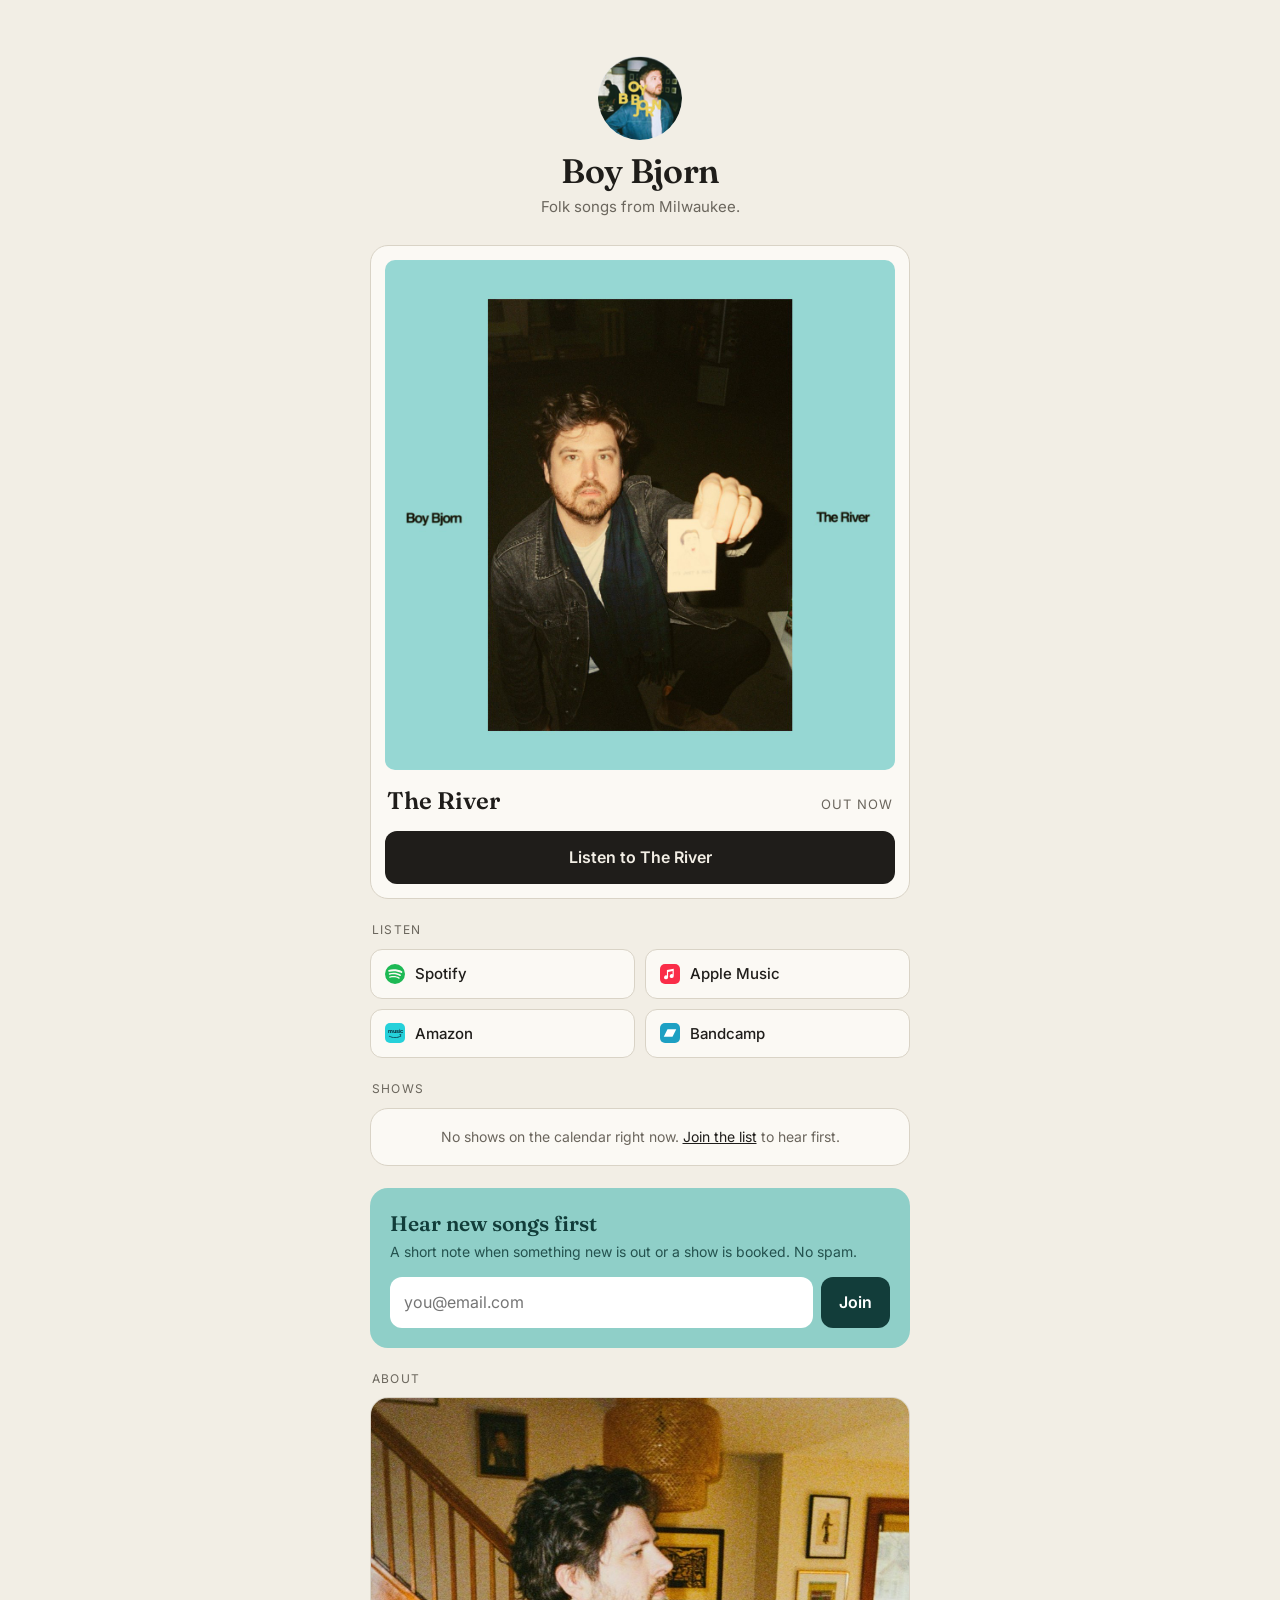
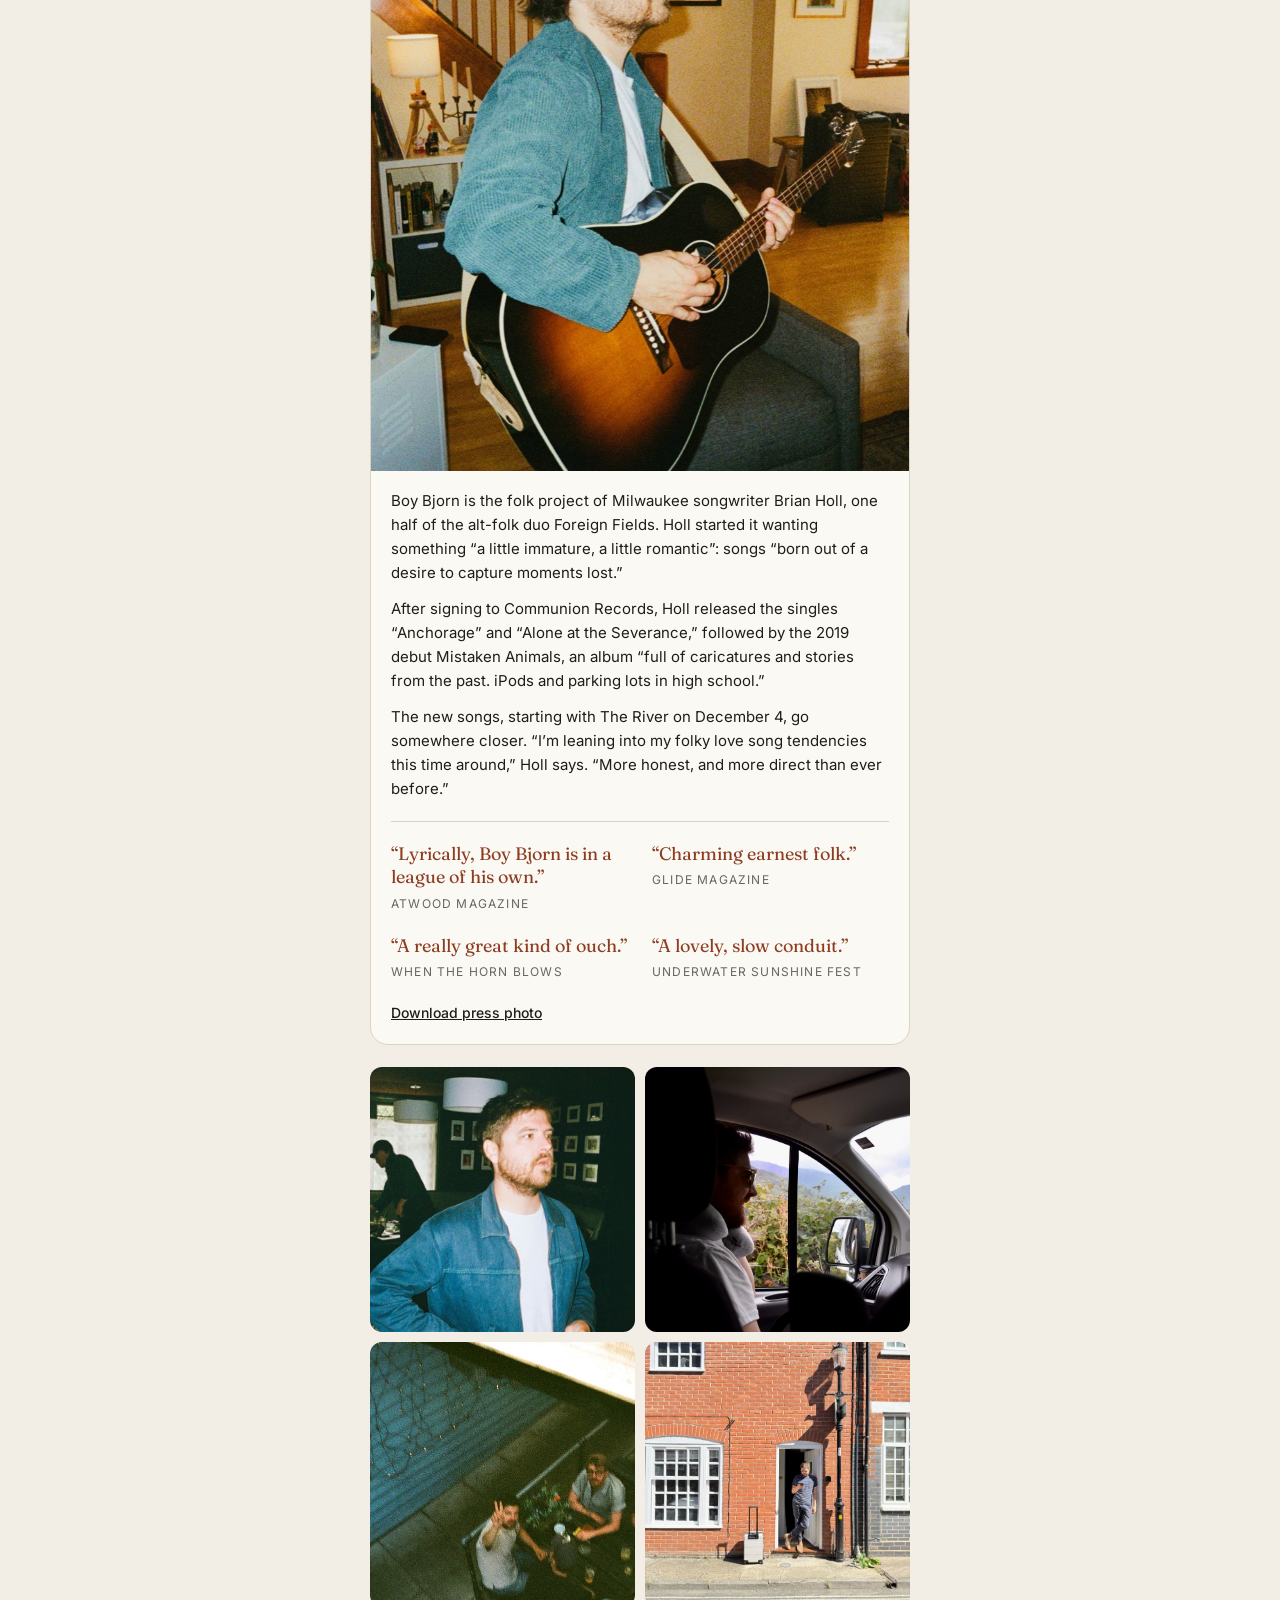
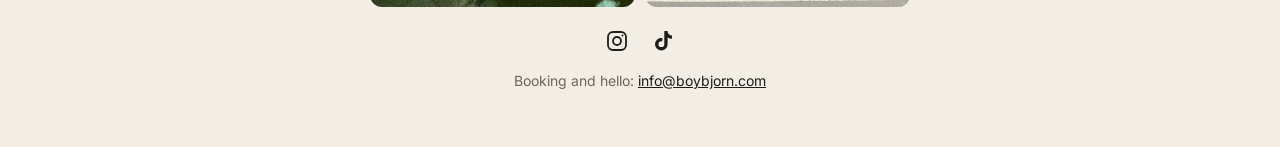
==== index.html @ dd89d4df "Add BB monogram favicon and apple touch icon Co-Authored-By: Claude Opus 5.5 <noreply@anthropic.com>" ====
<!doctype html>
<html lang="en">
<head>
<meta charset="utf-8">
<meta name="viewport" content="width=device-width, initial-scale=1">
<title>Boy Bjorn</title>
<meta name="description" content="Folk songs from Milwaukee. New song The River, out December 4.">
<meta property="og:title" content="Boy Bjorn">
<meta property="og:description" content="Folk songs from Milwaukee. The River, out December 4.">
<meta property="og:image" content="https://boybjorn.com/cover.jpg">
<meta property="og:url" content="https://boybjorn.com">
<meta name="twitter:card" content="summary_large_image">
<link rel="icon" href="favicon.svg" type="image/svg+xml">
<link rel="icon" href="favicon-32.png" type="image/png" sizes="32x32">
<link rel="apple-touch-icon" href="apple-touch-icon.png">
<meta name="theme-color" content="#f2eee5">
<link rel="preconnect" href="https://fonts.googleapis.com">
<link rel="preconnect" href="https://fonts.gstatic.com" crossorigin>
<link href="https://fonts.googleapis.com/css2?family=Fraunces:opsz,wght@9..144,400;9..144,600&family=Inter:wght@400;500;600&display=swap" rel="stylesheet">
<style>
  :root{
    --paper:#f2eee5; --ink:#1f1d1a; --soft:#6b665d; --line:#d9d3c6;
    --river:#8fcfc8; --river-ink:#123d3a; --card:#fbf9f4; --quote:#8e3d22;
  }
  *{box-sizing:border-box;margin:0;padding:0}
  html{-webkit-text-size-adjust:100%}
  body{background:var(--paper);color:var(--ink);font-family:Inter,system-ui,-apple-system,sans-serif;line-height:1.45;min-height:100vh;display:flex;justify-content:center}
  main{width:100%;max-width:580px;padding:40px 20px 56px}
  @media (min-width:600px){ main{padding-top:56px} }
  header{text-align:center;margin-bottom:28px}
  .avatar{width:84px;height:84px;border-radius:50%;object-fit:cover;display:block;margin:0 auto 14px;background:var(--line)}
  h1{font-family:Fraunces,Georgia,serif;font-weight:600;font-size:34px;letter-spacing:-.01em;line-height:1.05}
  .tag{color:var(--soft);font-size:15px;margin-top:6px}

  .feature{background:var(--card);border:1px solid var(--line);border-radius:18px;padding:14px;margin-bottom:22px}
  .cover{width:100%;aspect-ratio:1/1;border-radius:10px;object-fit:cover;display:block;background:var(--river)}
  .cover-fallback{width:100%;aspect-ratio:1/1;border-radius:10px;background:var(--river);display:none;align-items:center;justify-content:center;font-family:Fraunces,Georgia,serif;font-size:40px;color:var(--river-ink)}
  .meta{display:flex;justify-content:space-between;align-items:baseline;margin:14px 2px 12px}
  .meta h2{font-family:Fraunces,Georgia,serif;font-weight:600;font-size:24px}
  .meta span{font-size:13px;color:var(--soft);text-transform:uppercase;letter-spacing:.08em}
  .btn{display:flex;align-items:center;justify-content:center;gap:10px;width:100%;padding:15px 18px;border-radius:12px;text-decoration:none;font-weight:600;font-size:16px;transition:transform .08s ease, opacity .15s}
  .btn:active{transform:scale(.985)}
  .primary{background:var(--ink);color:var(--paper)}
  .primary:hover{opacity:.9}

  .label{font-size:12px;text-transform:uppercase;letter-spacing:.1em;color:var(--soft);margin:0 2px 10px}
  .grid{display:grid;grid-template-columns:1fr 1fr;gap:10px;margin-bottom:22px}
  .chip{display:flex;align-items:center;gap:10px;padding:13px 14px;border:1px solid var(--line);background:var(--card);border-radius:12px;color:var(--ink);text-decoration:none;font-weight:500;font-size:15px}
  .chip:hover{border-color:var(--ink)}
  .chip svg{width:20px;height:20px;flex:none}

  .list{background:var(--river);color:var(--river-ink);border-radius:18px;padding:20px;margin-bottom:22px}
  .list h3{font-family:Fraunces,Georgia,serif;font-weight:600;font-size:21px;margin-bottom:4px}
  .list p{font-size:14px;margin-bottom:14px;opacity:.85}
  .list .btn{background:var(--river-ink);color:#fff}

  .section{margin-bottom:22px}

  .video{position:relative;display:block;width:100%;aspect-ratio:16/9;border:0;padding:0;border-radius:14px;overflow:hidden;background:var(--ink);cursor:pointer}
  .video img{width:100%;height:100%;object-fit:cover;display:block;opacity:.88}
  .video .play{position:absolute;inset:0;margin:auto;width:66px;height:46px;border-radius:14px;background:rgba(31,29,26,.82);display:flex;align-items:center;justify-content:center}
  .video:hover .play{background:var(--ink)}
  .video iframe{width:100%;height:100%;border:0;display:block}

  .shows{background:var(--card);border:1px solid var(--line);border-radius:18px;overflow:hidden}
  .show{display:flex;align-items:center;gap:14px;padding:14px 16px;border-top:1px solid var(--line)}
  .show:first-child{border-top:0}
  .date{flex:none;width:44px;text-align:center;line-height:1}
  .date .m{display:block;font-size:11px;font-weight:600;text-transform:uppercase;letter-spacing:.1em;color:var(--soft);margin-bottom:5px}
  .date .d{display:block;font-family:Fraunces,Georgia,serif;font-weight:600;font-size:25px}
  .where{flex:1;min-width:0}
  .where b{display:block;font-weight:600;font-size:15px;line-height:1.3;overflow-wrap:anywhere}
  .where span{display:block;font-size:13px;color:var(--soft);margin-top:2px}
  .tix{flex:none;font-size:13px;font-weight:600;padding:8px 13px;border-radius:999px;border:1px solid var(--ink);color:var(--ink);text-decoration:none}
  .tix:hover{background:var(--ink);color:var(--paper)}
  .tix.off{border-color:var(--line);color:var(--soft)}
  .empty{padding:18px 16px;font-size:14px;color:var(--soft);text-align:center}
  .empty a{color:var(--ink)}

  .merch{display:grid;grid-template-columns:1fr 1fr;gap:10px}
  .item{display:block;background:var(--card);border:1px solid var(--line);border-radius:12px;padding:8px 8px 10px;text-decoration:none;color:var(--ink)}
  .item:hover{border-color:var(--ink)}
  .item img{width:100%;aspect-ratio:1/1;object-fit:cover;border-radius:8px;display:block;background:var(--line)}
  .item b{display:block;font-weight:500;font-size:14px;margin:9px 2px 0}
  .item span{display:block;font-size:13px;color:var(--soft);margin:1px 2px 0}
  .more{display:block;text-align:center;font-size:14px;font-weight:500;color:var(--ink);margin-top:12px}

  .signup{display:flex;gap:8px}
  .signup input[type=email]{flex:1;min-width:0;padding:14px;border:0;border-radius:12px;background:#fff;color:var(--ink);font:inherit;font-size:16px}
  .signup input[type=email]:focus{outline:2px solid var(--river-ink);outline-offset:1px}
  .list .signup .btn{width:auto;flex:none;border:0;cursor:pointer;font-family:inherit}
  .list .signup .btn:disabled{opacity:.6;cursor:default}
  .hp,.sr{position:absolute!important;width:1px;height:1px;overflow:hidden;clip:rect(0 0 0 0);white-space:nowrap}
  .list .form-msg{font-size:15px;font-weight:600;margin:10px 0 0;opacity:1}
  .list form.hidden + .form-msg{margin-top:0}

  .about{background:var(--card);border:1px solid var(--line);border-radius:18px;padding:20px}
  .about p{font-size:15px;line-height:1.6}
  #bio p + p{margin-top:12px}
  .about-photo{display:block;width:calc(100% + 40px);margin:-20px -20px 18px;aspect-ratio:4/5;object-fit:cover;object-position:center 30%;border-radius:17px 17px 0 0;background:var(--line)}
  .photos{display:grid;grid-template-columns:1fr 1fr;gap:10px}
  .photo{display:block;border-radius:12px;overflow:hidden;background:var(--line)}
  .photo img{display:block;width:100%;aspect-ratio:1/1;object-fit:cover;transition:transform .3s ease}
  .photo:hover img{transform:scale(1.03)}
  .quotes{display:grid;grid-template-columns:1fr 1fr;align-items:start;gap:22px 24px;margin-top:20px;padding-top:20px;border-top:1px solid var(--line)}
  .quotes:empty{display:none}
  .about .quotes + a{margin-top:22px}
  blockquote p{font-family:Fraunces,Georgia,serif;font-size:18px!important;line-height:1.3!important;color:var(--quote)}
  @media (max-width:420px){ .quotes{gap:16px 14px} blockquote p{font-size:16px!important} }
  blockquote cite{display:block;font-style:normal;font-size:12px;text-transform:uppercase;letter-spacing:.1em;color:var(--soft);margin-top:6px}
  .about a{display:inline-block;margin-top:12px;font-size:14px;font-weight:500;color:var(--ink)}

  footer{text-align:center}
  .social{display:flex;justify-content:center;gap:22px;margin:6px 0 18px}
  .social a{color:var(--ink);display:inline-flex}
  .social svg{width:24px;height:24px}
  .mail{font-size:14px;color:var(--soft)}
  .mail a{color:var(--ink)}
  .hidden{display:none!important}
</style>

<!-- Meta pixel: paste the Pixel ID from Events Manager into PIXEL_ID below. Leave empty to turn tracking off. -->
<script>
  window.BB = {
    PIXEL_ID: "514979485964352",
    RELEASE: "2026-12-04T00:00:00-06:00",
    LINKS: {
      presave:  "https://distrokid.com/hyperfollow/boybjorn/the-river", // DistroKid HyperFollow link for The River
      river:    "#",                                   // Spotify link to The River (live on Dec 4)
      spotify:  "https://open.spotify.com/artist/2qfpz8vJJMRopufkA7RjOU",
      apple:    "https://music.apple.com/us/artist/boy-bjorn/1254162109",
      amazon:   "https://music.amazon.com/artists/B073SJ7P5S/boy-bjorn",
      bandcamp: "https://boybjorn.bandcamp.com",
      youtube:  "",                                    // add once the channel exists
      instagram:"https://www.instagram.com/boybjorn",
      tiktok:   "https://www.tiktok.com/@boy.bjorn",
      email:    "info@boybjorn.com",
      store:    ""                                     // merch store, e.g. https://boybjorn.bandcamp.com/merch
    },

    // Shows: one line per show, any order. Past dates drop off on their own.
    // { date: "2026-12-12", venue: "Cactus Club", city: "Milwaukee, WI", tickets: "https://...", note: "w/ Friend Band", soldout: false },
    SHOWS: [
    ],

    // Merch cards (link to the item in your store). Leave empty to hide the section.
    // { name: "The River tee", price: "$25", image: "https://f4.bcbits.com/img/....jpg", url: "https://boybjorn.bandcamp.com/merch/..." },
    MERCH: [
    ],

    VIDEO: "",        // YouTube link for a video to feature, e.g. https://www.youtube.com/watch?v=XXXXXXXXXXX
    // About: one string per paragraph. Leave empty [] to hide the section.
    BIO: [
      "Boy Bjorn is the folk project of Milwaukee songwriter Brian Holl, one half of the alt-folk duo Foreign Fields. Holl started it wanting something “a little immature, a little romantic”: songs “born out of a desire to capture moments lost.”",
      "After signing to Communion Records, Holl released the singles “Anchorage” and “Alone at the Severance,” followed by the 2019 debut Mistaken Animals, an album “full of caricatures and stories from the past. iPods and parking lots in high school.”",
      "The new songs, starting with The River on December 4, go somewhere closer. “I’m leaning into my folky love song tendencies this time around,” Holl says. “More honest, and more direct than ever before.”"
    ],
    // Press quotes shown under the bio
    PRESS: [
      { quote: "Lyrically, Boy Bjorn is in a league of his own.", source: "Atwood Magazine" },
      { quote: "Charming earnest folk.", source: "Glide Magazine" },
      { quote: "A really great kind of ouch.", source: "When the Horn Blows" },
      { quote: "A lovely, slow conduit.", source: "Underwater Sunshine Fest" }
    ],
    ABOUT_PHOTO: "guitar.jpg",
    // Photo grid under About. pos = which part to keep when cropped square (e.g. "left", "center", "30% 50%")
    PHOTOS: [
      { src: "denim.jpg", alt: "Brian Holl in a denim jacket", pos: "58% 50%" },
      { src: "van.jpg",   alt: "On the road in the van",        pos: "left" },
      { src: "film.jpg",  alt: "Waving from a patio table",     pos: "center" },
      { src: "street.jpg",alt: "In a doorway on a brick street",pos: "center 60%" }
    ],
    PRESS_PHOTO: "press-photo.jpg"   // high-res press photo for venues and blogs
  };
  if (BB.PIXEL_ID) {
    !function(f,b,e,v,n,t,s){if(f.fbq)return;n=f.fbq=function(){n.callMethod?n.callMethod.apply(n,arguments):n.queue.push(arguments)};if(!f._fbq)f._fbq=n;n.push=n;n.loaded=!0;n.version='2.0';n.queue=[];t=b.createElement(e);t.async=!0;t.src=v;s=b.getElementsByTagName(e)[0];s.parentNode.insertBefore(t,s)}(window,document,'script','https://connect.facebook.net/en_US/fbevents.js');
    fbq('init', BB.PIXEL_ID); fbq('track', 'PageView');
  }
</script>
</head>
<body>
<main>
  <header>
    <img class="avatar" src="photo.jpg" alt="Boy Bjorn" onerror="this.style.visibility='hidden'">
    <h1>Boy Bjorn</h1>
    <p class="tag">Folk songs from Milwaukee.</p>
  </header>

  <section class="feature">
    <img class="cover" src="cover.jpg" alt="The River cover art" onerror="this.style.display='none';this.nextElementSibling.style.display='flex'">
    <div class="cover-fallback">The River</div>
    <div class="meta">
      <h2>The River</h2>
      <span id="status">Out Dec 4</span>
    </div>
    <a id="main-btn" class="btn primary" data-track="presave" href="#">Pre-save on Spotify</a>
  </section>

  <section class="section hidden" id="video-wrap">
    <p class="label">Watch</p>
    <div id="video"></div>
  </section>

  <p class="label">Listen</p>
  <div class="grid" id="listen">
    <a class="chip" data-key="spotify" data-track="spotify">
      <svg viewBox="0 0 24 24" fill="#1DB954"><path d="M12 0a12 12 0 1 0 0 24 12 12 0 0 0 0-24zm5.5 17.3a.75.75 0 0 1-1 .25c-2.8-1.7-6.3-2.1-10.5-1.1a.75.75 0 1 1-.33-1.46c4.6-1.05 8.5-.6 11.6 1.3.36.22.47.69.25 1zm1.47-3.27a.94.94 0 0 1-1.29.31c-3.2-1.97-8.08-2.54-11.87-1.39a.94.94 0 1 1-.54-1.8c4.33-1.31 9.71-.68 13.4 1.59.44.27.58.85.3 1.29zm.13-3.4C15.24 8.34 8.88 8.13 5.2 9.25a1.12 1.12 0 1 1-.65-2.15c4.22-1.28 11.24-1.03 15.67 1.6a1.12 1.12 0 1 1-1.14 1.93z"/></svg>Spotify</a>
    <a class="chip" data-key="apple" data-track="apple">
      <svg viewBox="0 0 24 24"><rect width="24" height="24" rx="6" fill="#FA2D48"/><path fill="#fff" d="M16.5 5.6v8.9a2.4 2.4 0 1 1-1.4-2.2V8.4l-5.4 1.2v6.3a2.4 2.4 0 1 1-1.4-2.2V7.1z"/></svg>Apple Music</a>
    <a class="chip" data-key="amazon" data-track="amazon">
      <svg viewBox="0 0 24 24"><rect width="24" height="24" rx="6" fill="#25D1DA"/><path fill="#0b2a3a" d="M5 15.2c3.9 2.3 9.6 2.4 14 0l.5.8c-4.6 2.8-10.6 2.6-15 0zm11.9-1.4 2.5-.3-.2 2.4-.7-.9z"/><text x="12" y="12" font-family="Inter,Arial" font-size="6.5" font-weight="700" text-anchor="middle" fill="#0b2a3a">music</text></svg>Amazon</a>
    <a class="chip" data-key="bandcamp" data-track="bandcamp">
      <svg viewBox="0 0 24 24"><rect width="24" height="24" rx="6" fill="#1DA0C3"/><path fill="#fff" d="M4.5 16.5 9 7.5h10.5L15 16.5z"/></svg>Bandcamp</a>
    <a class="chip" data-key="youtube" data-track="youtube">
      <svg viewBox="0 0 24 24"><rect y="4" width="24" height="16" rx="5" fill="#FF0000"/><path fill="#fff" d="M10 8.5v7l6-3.5z"/></svg>YouTube</a>
  </div>

  <section class="section" id="shows-wrap">
    <p class="label">Shows</p>
    <div class="shows" id="shows"></div>
  </section>

  <section class="section hidden" id="merch-wrap">
    <p class="label">Merch</p>
    <div class="merch" id="merch"></div>
    <a class="more hidden" id="merch-more" data-track="merch-store">Shop all merch</a>
  </section>

  <section class="list" id="list">
    <h3>Hear new songs first</h3>
    <p>A short note when something new is out or a show is booked. No spam.</p>
    <form class="signup" name="list" method="POST" data-netlify="true" netlify-honeypot="company">
      <input type="hidden" name="form-name" value="list">
      <p class="hp"><label>Leave this empty <input name="company" tabindex="-1" autocomplete="off"></label></p>
      <label class="sr" for="list-email">Email address</label>
      <input id="list-email" type="email" name="email" placeholder="you@email.com" autocomplete="email" required>
      <button class="btn" type="submit">Join</button>
    </form>
    <p class="form-msg hidden" id="form-msg" role="status"></p>
  </section>

  <section class="section hidden" id="about-wrap">
    <p class="label">About</p>
    <div class="about">
      <img class="about-photo hidden" id="about-photo" alt="Brian Holl playing acoustic guitar at home" loading="lazy">
      <div id="bio"></div>
      <div class="quotes" id="quotes"></div>
      <a id="press" class="hidden" data-track="press-photo">Download press photo</a>
    </div>
  </section>

  <section class="section hidden" id="photos-wrap" aria-label="Photos">
    <div class="photos" id="photos"></div>
  </section>

  <footer>
    <div class="social">
      <a data-key="instagram" aria-label="Instagram"><svg viewBox="0 0 24 24" fill="none" stroke="currentColor" stroke-width="1.8"><rect x="3" y="3" width="18" height="18" rx="5"/><circle cx="12" cy="12" r="4"/><circle cx="17.5" cy="6.5" r="1" fill="currentColor" stroke="none"/></svg></a>
      <a data-key="tiktok" aria-label="TikTok"><svg viewBox="0 0 24 24" fill="currentColor"><path d="M16.6 2h-3.3v13.2a2.9 2.9 0 1 1-2.9-2.9c.3 0 .6 0 .9.1V9a6.3 6.3 0 1 0 5.3 6.2V8.4a7.6 7.6 0 0 0 4.4 1.4V6.5A4.4 4.4 0 0 1 16.6 2z"/></svg></a>
      <a data-key="youtube" aria-label="YouTube"><svg viewBox="0 0 24 24" fill="currentColor"><path d="M23 7.2a3 3 0 0 0-2.1-2.1C19 4.6 12 4.6 12 4.6s-7 0-8.9.5A3 3 0 0 0 1 7.2 31 31 0 0 0 .5 12a31 31 0 0 0 .5 4.8 3 3 0 0 0 2.1 2.1c1.9.5 8.9.5 8.9.5s7 0 8.9-.5a3 3 0 0 0 2.1-2.1 31 31 0 0 0 .5-4.8 31 31 0 0 0-.5-4.8zM9.7 15.1V8.9l5.8 3.1z"/></svg></a>
    </div>
    <p class="mail">Booking and hello: <a id="mail-link" href="#"></a></p>
  </footer>
</main>

<script>
(function(){
  var L = BB.LINKS, out = new Date() >= new Date(BB.RELEASE);
  // Main button: pre-save before release, listen after
  var main = document.getElementById('main-btn');
  if (out) {
    main.textContent = 'Listen to The River';
    main.href = (L.river && L.river !== '#') ? L.river : L.spotify;
    main.dataset.track = 'river';
    document.getElementById('status').textContent = 'Out now';
  } else {
    main.href = (L.presave && L.presave !== '#') ? L.presave : L.spotify;
  }
  // Fill links, hide any that are empty
  document.querySelectorAll('[data-key]').forEach(function(a){
    var url = L[a.dataset.key];
    if (!url) { a.classList.add('hidden'); return; }
    a.href = url; a.target = '_blank'; a.rel = 'noopener';
  });
  var mail = document.getElementById('mail-link');
  mail.href = 'mailto:' + L.email; mail.textContent = L.email;

  function el(tag, cls, text){ var e = document.createElement(tag); if (cls) e.className = cls; if (text != null) e.textContent = text; return e; }
  function ext(a, url){ a.href = url; a.target = '_blank'; a.rel = 'noopener'; }
  function show(id){ document.getElementById(id).classList.remove('hidden'); }

  // Video: click-to-play YouTube (nothing loads from YouTube until clicked)
  var vid = (BB.VIDEO || '').match(/(?:v=|youtu\.be\/|embed\/|shorts\/|live\/)([\w-]{11})/) || (/^[\w-]{11}$/.test(BB.VIDEO) && [0, BB.VIDEO]);
  if (vid) {
    var id = vid[1], box = document.getElementById('video'), btn = el('button', 'video');
    btn.type = 'button'; btn.setAttribute('aria-label', 'Play video');
    var thumb = el('img'); thumb.src = 'https://i.ytimg.com/vi/' + id + '/hqdefault.jpg'; thumb.alt = ''; thumb.loading = 'lazy';
    var play = el('span', 'play'); play.innerHTML = '<svg width="22" height="22" viewBox="0 0 24 24" fill="#fff"><path d="M8 5v14l11-7z"/></svg>';
    btn.appendChild(thumb); btn.appendChild(play);
    btn.addEventListener('click', function(){
      var f = el('iframe'); f.src = 'https://www.youtube-nocookie.com/embed/' + id + '?autoplay=1&rel=0';
      f.allow = 'autoplay; encrypted-media; picture-in-picture; fullscreen'; f.allowFullscreen = true; f.title = 'Boy Bjorn video';
      var wrap = el('div', 'video'); wrap.appendChild(f); box.replaceChild(wrap, btn);
      if (window.fbq) fbq('trackCustom', 'VideoPlay');
    });
    box.appendChild(btn); show('video-wrap');
  }

  // Shows: upcoming only, soonest first
  var MONTHS = ['Jan','Feb','Mar','Apr','May','Jun','Jul','Aug','Sep','Oct','Nov','Dec'];
  var today = new Date(); today.setHours(0,0,0,0);
  var shows = (BB.SHOWS || []).map(function(s){ var p = String(s.date).split('-'); return { s: s, d: new Date(+p[0], p[1] - 1, +p[2]) }; })
    .filter(function(x){ return !isNaN(x.d) && x.d >= today; })
    .sort(function(a, b){ return a.d - b.d; });
  var list = document.getElementById('shows');
  if (!shows.length) {
    var none = el('p', 'empty', 'No shows on the calendar right now. ');
    var join = el('a', null, 'Join the list'); join.href = '#list';
    none.appendChild(join); none.appendChild(document.createTextNode(' to hear first.'));
    list.appendChild(none);
  }
  shows.forEach(function(x){
    var s = x.s, row = el('div', 'show'), d = el('div', 'date'), w = el('div', 'where');
    d.appendChild(el('span', 'm', MONTHS[x.d.getMonth()])); d.appendChild(el('span', 'd', x.d.getDate()));
    w.appendChild(el('b', null, s.venue || 'TBA')); w.appendChild(el('span', null, [s.city, s.note].filter(Boolean).join(' · ')));
    row.appendChild(d); row.appendChild(w);
    if (s.soldout) row.appendChild(el('span', 'tix off', 'Sold out'));
    else if (s.tickets) { var t = el('a', 'tix', 'Tickets'); ext(t, s.tickets); t.dataset.track = 'tickets'; row.appendChild(t); }
    list.appendChild(row);
  });

  // Merch cards
  var merch = BB.MERCH || [], grid = document.getElementById('merch');
  merch.forEach(function(m){
    var a = el('a', 'item'); ext(a, m.url || L.store); a.dataset.track = 'merch';
    var img = el('img'); img.src = m.image; img.alt = m.name; img.loading = 'lazy';
    a.appendChild(img); a.appendChild(el('b', null, m.name)); if (m.price) a.appendChild(el('span', null, m.price));
    grid.appendChild(a);
  });
  if (merch.length) {
    show('merch-wrap');
    if (L.store) { ext(document.getElementById('merch-more'), L.store); show('merch-more'); }
  }

  // About
  var bio = [].concat(BB.BIO || []).filter(Boolean), bioBox = document.getElementById('bio');
  bio.forEach(function(t){ bioBox.appendChild(el('p', null, t)); });
  var quotes = document.getElementById('quotes');
  (BB.PRESS || []).forEach(function(q){
    var b = el('blockquote'); b.appendChild(el('p', null, '“' + q.quote + '”')); b.appendChild(el('cite', null, q.source)); quotes.appendChild(b);
  });
  if (bio.length || (BB.PRESS || []).length) {
    show('about-wrap');
    if (BB.ABOUT_PHOTO) { var ap = document.getElementById('about-photo'); ap.src = BB.ABOUT_PHOTO; ap.classList.remove('hidden'); }
    if (BB.PRESS_PHOTO) { ext(document.getElementById('press'), BB.PRESS_PHOTO); show('press'); }
  }

  // Photo grid: square crops, tap to open full size
  var photos = BB.PHOTOS || [], pgrid = document.getElementById('photos');
  photos.forEach(function(p){
    var a = el('a', 'photo'); ext(a, p.src); a.dataset.track = 'photo';
    var img = el('img'); img.src = p.src; img.alt = p.alt || ''; img.loading = 'lazy'; if (p.pos) img.style.objectPosition = p.pos;
    a.appendChild(img); pgrid.appendChild(a);
  });
  if (photos.length) show('photos-wrap');

  // Email list: Netlify Forms, submitted in place
  var form = document.querySelector('form.signup'), msg = document.getElementById('form-msg');
  form.addEventListener('submit', function(ev){
    ev.preventDefault();
    var b = form.querySelector('button'); b.disabled = true; b.textContent = 'Joining…';
    fetch('/', { method: 'POST', headers: { 'Content-Type': 'application/x-www-form-urlencoded' }, body: new URLSearchParams(new FormData(form)).toString() })
      .then(function(r){
        if (!r.ok) throw new Error(r.status);
        form.classList.add('hidden'); msg.textContent = "You're on the list. Thanks!"; msg.classList.remove('hidden');
        if (window.fbq) fbq('track', 'Lead');
      })
      .catch(function(){
        b.disabled = false; b.textContent = 'Join';
        msg.textContent = "That didn't go through. Try again, or email " + L.email + '.'; msg.classList.remove('hidden');
      });
  });

  // Meta pixel: count clicks to music services
  document.querySelectorAll('[data-track]').forEach(function(a){
    a.addEventListener('click', function(){
      if (window.fbq) {
        fbq('trackCustom', 'MusicClick', {service: a.dataset.track});
        if (['presave','river','spotify'].indexOf(a.dataset.track) > -1) fbq('trackCustom', 'SpotifyClick');
      }
    });
  });
})();
</script>
</body>
</html>
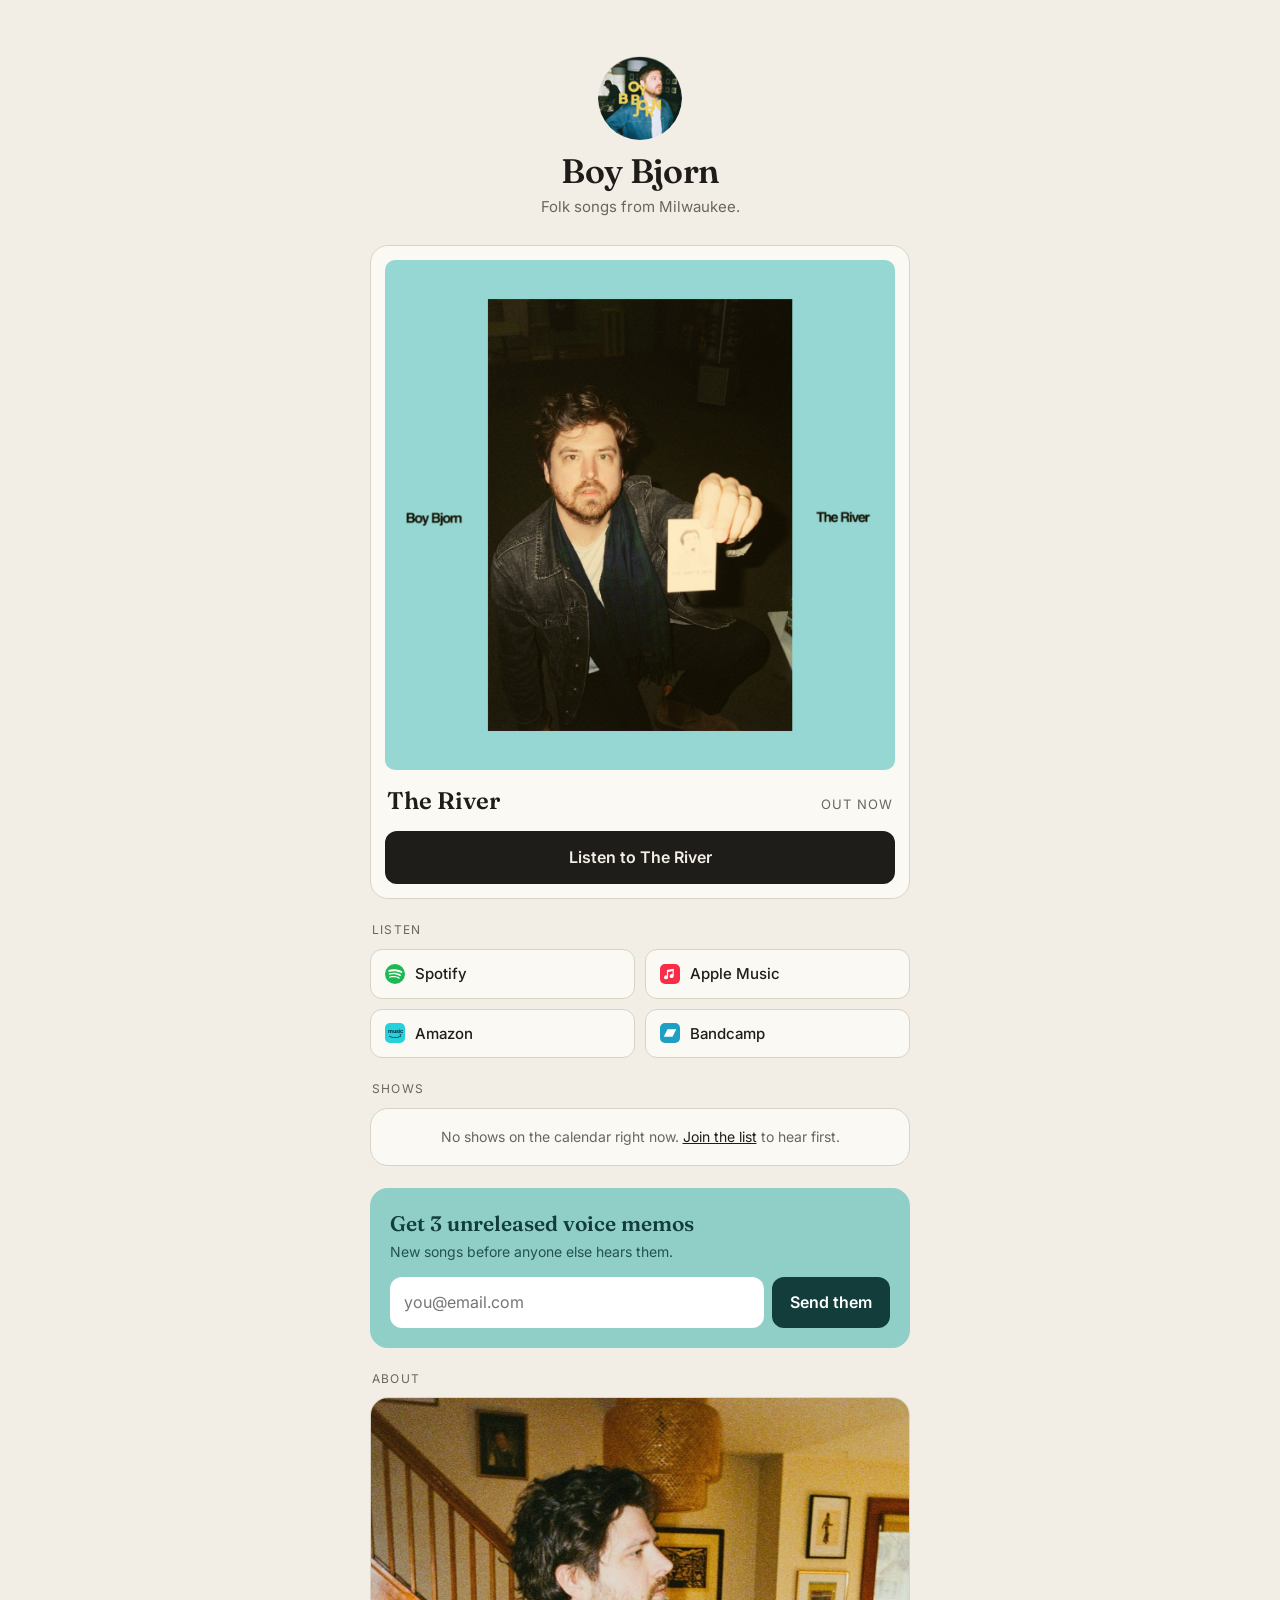
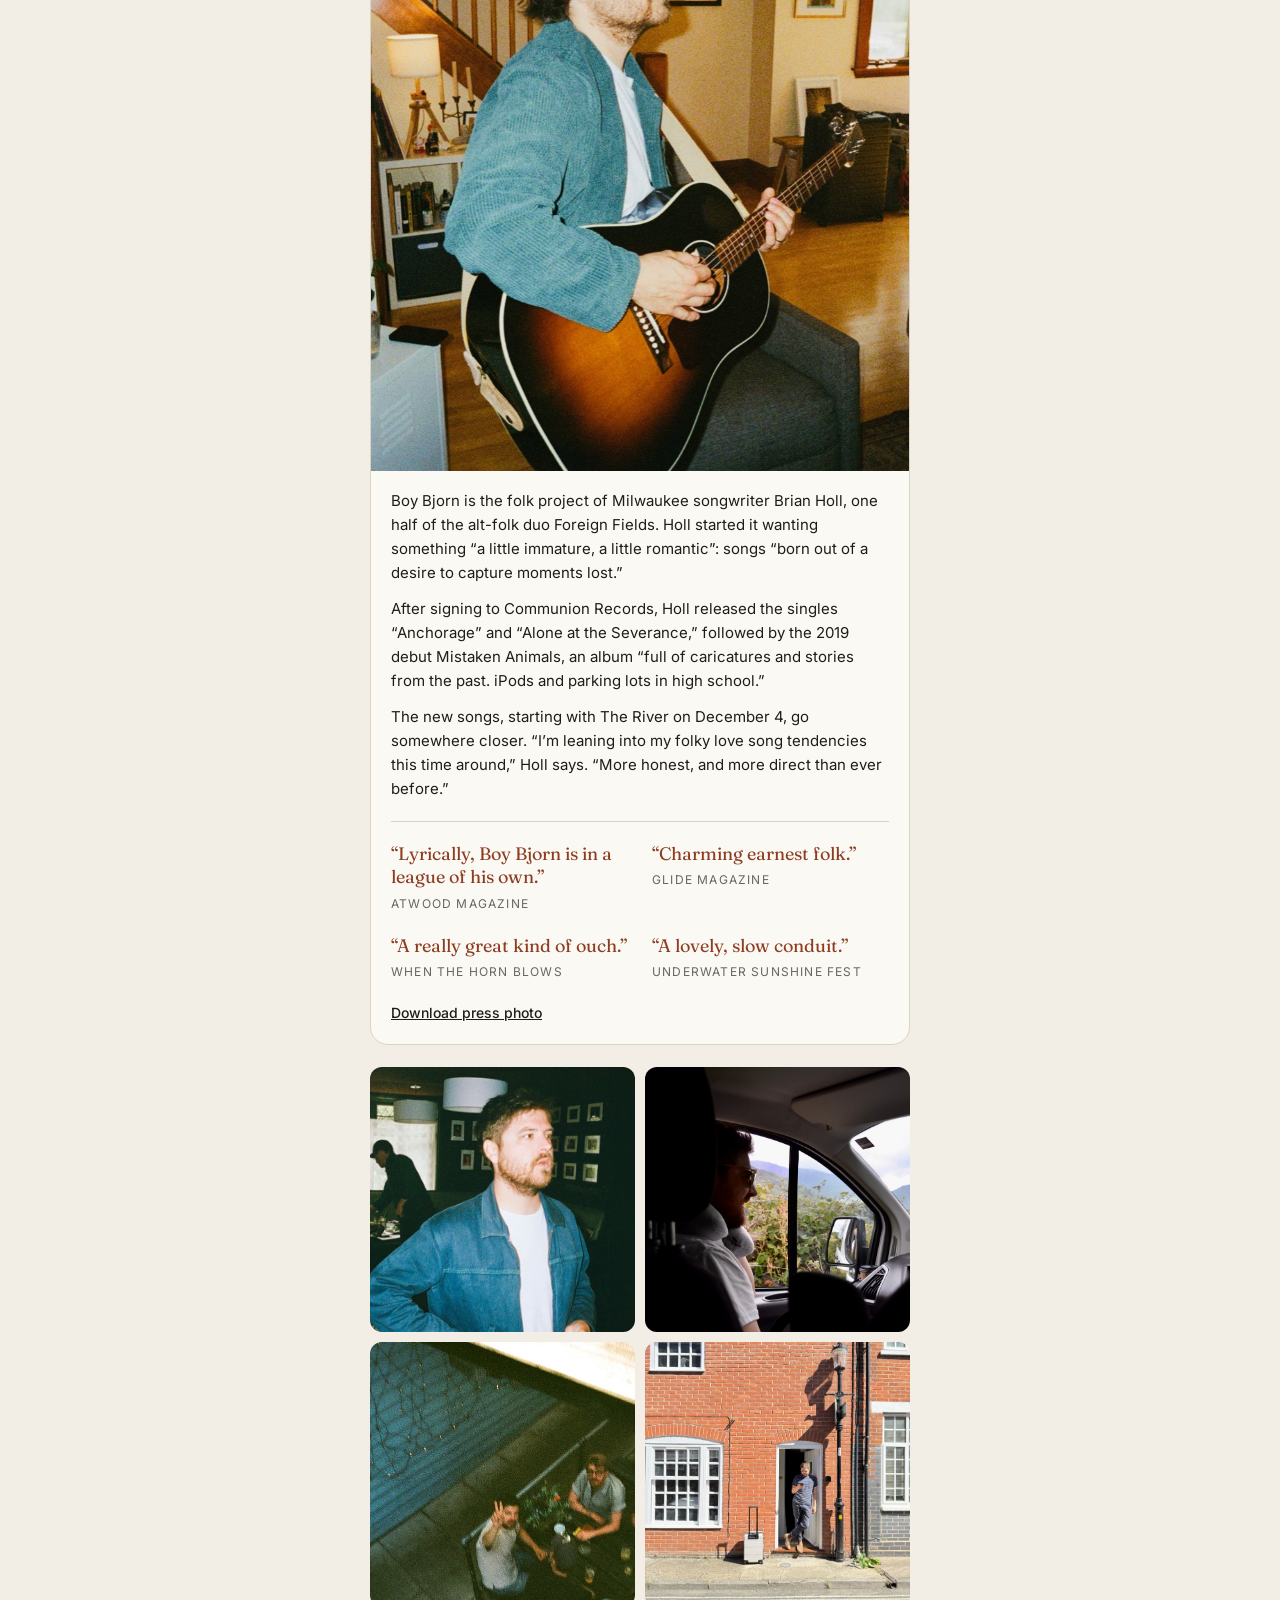
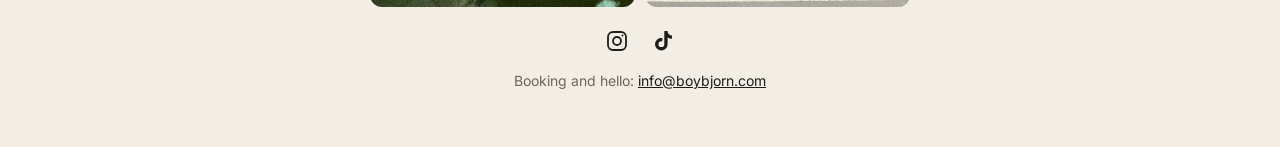
==== commit 066cbd2e: "Switch signup to Kit voice-memo form and add hidden /memos page Co-Authored-By: Claude Opus 5.5 <nor" ====
--- a/index.html
+++ b/index.html
@@ -92,6 +92,7 @@
   .list .signup .btn:disabled{opacity:.6;cursor:default}
   .hp,.sr{position:absolute!important;width:1px;height:1px;overflow:hidden;clip:rect(0 0 0 0);white-space:nowrap}
   .list .form-msg{font-size:15px;font-weight:600;margin:10px 0 0;opacity:1}
+  .list .form-msg a{color:inherit}
   .list form.hidden + .form-msg{margin-top:0}
 
   .about{background:var(--card);border:1px solid var(--line);border-radius:18px;padding:20px}
@@ -227,14 +228,13 @@
   </section>
 
   <section class="list" id="list">
-    <h3>Hear new songs first</h3>
-    <p>A short note when something new is out or a show is booked. No spam.</p>
-    <form class="signup" name="list" method="POST" data-netlify="true" netlify-honeypot="company">
-      <input type="hidden" name="form-name" value="list">
+    <h3>Get 3 unreleased voice memos</h3>
+    <p>New songs before anyone else hears them.</p>
+    <form class="signup" action="https://app.kit.com/forms/10198948/subscriptions" method="post">
       <p class="hp"><label>Leave this empty <input name="company" tabindex="-1" autocomplete="off"></label></p>
       <label class="sr" for="list-email">Email address</label>
-      <input id="list-email" type="email" name="email" placeholder="you@email.com" autocomplete="email" required>
-      <button class="btn" type="submit">Join</button>
+      <input id="list-email" type="email" name="email_address" placeholder="you@email.com" autocomplete="email" required>
+      <button class="btn" type="submit">Send them</button>
     </form>
     <p class="form-msg hidden" id="form-msg" role="status"></p>
   </section>
@@ -364,20 +364,31 @@
   });
   if (photos.length) show('photos-wrap');
 
-  // Email list: Netlify Forms, submitted in place
+  // Email list: Kit form 10198948, submitted in place
   var form = document.querySelector('form.signup'), msg = document.getElementById('form-msg');
+  function done(text){ form.classList.add('hidden'); msg.textContent = text; msg.classList.remove('hidden'); }
   form.addEventListener('submit', function(ev){
     ev.preventDefault();
-    var b = form.querySelector('button'); b.disabled = true; b.textContent = 'Joining…';
-    fetch('/', { method: 'POST', headers: { 'Content-Type': 'application/x-www-form-urlencoded' }, body: new URLSearchParams(new FormData(form)).toString() })
-      .then(function(r){
-        if (!r.ok) throw new Error(r.status);
-        form.classList.add('hidden'); msg.textContent = "You're on the list. Thanks!"; msg.classList.remove('hidden');
-        if (window.fbq) fbq('track', 'Lead');
+    if (form.company.value) { done("You're in. Check your inbox for the voice memos."); return; } // honeypot: bots get a fake success
+    var b = form.querySelector('button'); b.disabled = true; b.textContent = 'Sending…'; msg.classList.add('hidden');
+    var data = new FormData(); data.append('email_address', form.email_address.value); data.append('referrer', location.href);
+    fetch(form.action, { method: 'POST', body: data, headers: { Accept: 'application/json' } })
+      .then(function(r){ if (!r.ok) throw new Error(r.status); return r.json(); })
+      .then(function(j){
+        if (j.status === 'success') {
+          done("You're in. Check your inbox for the voice memos.");
+          if (window.fbq) fbq('track', 'Lead');
+        } else if (j.status === 'quarantined' && j.url) {
+          // Kit wants a quick human check for this signup
+          done('One more step: '); var a = el('a', null, 'confirm you’re not a robot'); ext(a, j.url); msg.appendChild(a); msg.appendChild(document.createTextNode('.'));
+          if (window.fbq) fbq('track', 'Lead');
+        } else {
+          throw new Error((j.errors && j.errors.messages && j.errors.messages[0]) || 'error');
+        }
       })
       .catch(function(){
-        b.disabled = false; b.textContent = 'Join';
-        msg.textContent = "That didn't go through. Try again, or email " + L.email + '.'; msg.classList.remove('hidden');
+        b.disabled = false; b.textContent = 'Send them';
+        msg.textContent = "That didn't go through. Check the address and try again, or email " + L.email + '.'; msg.classList.remove('hidden');
       });
   });
 
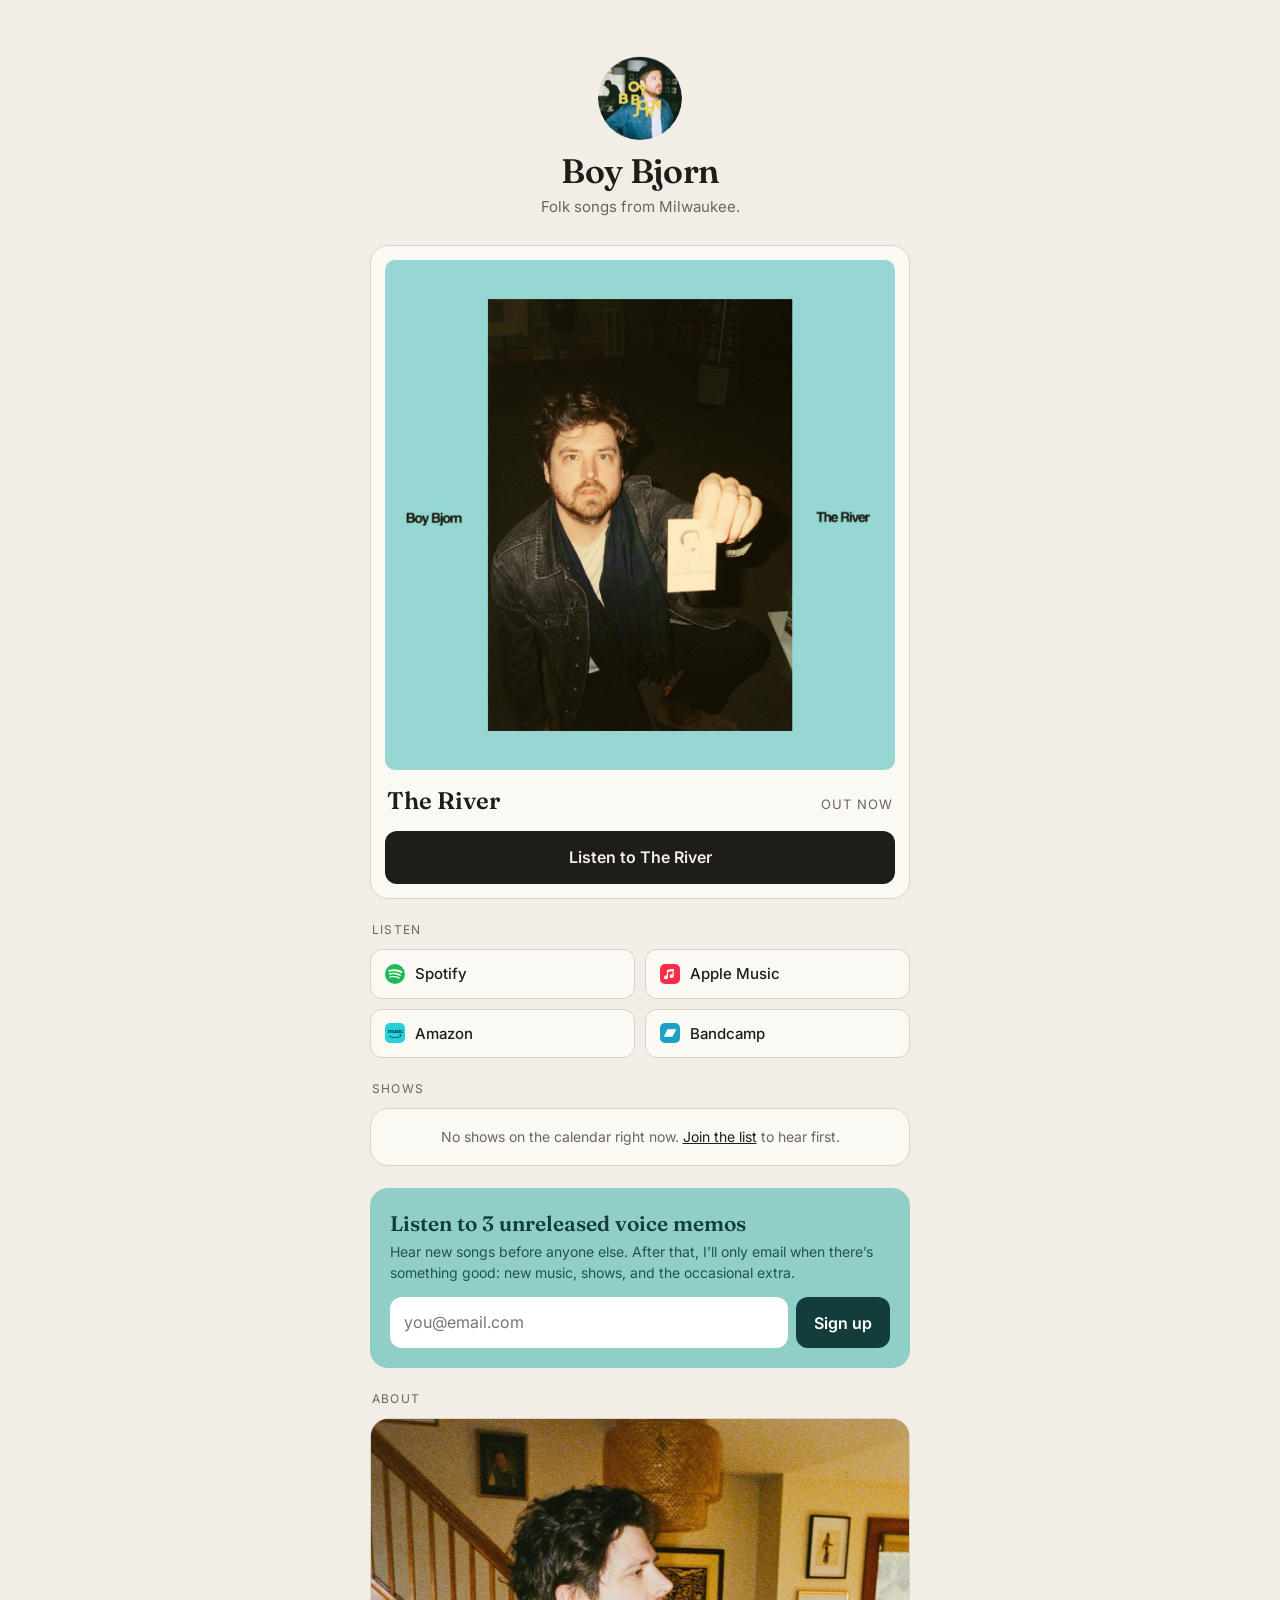
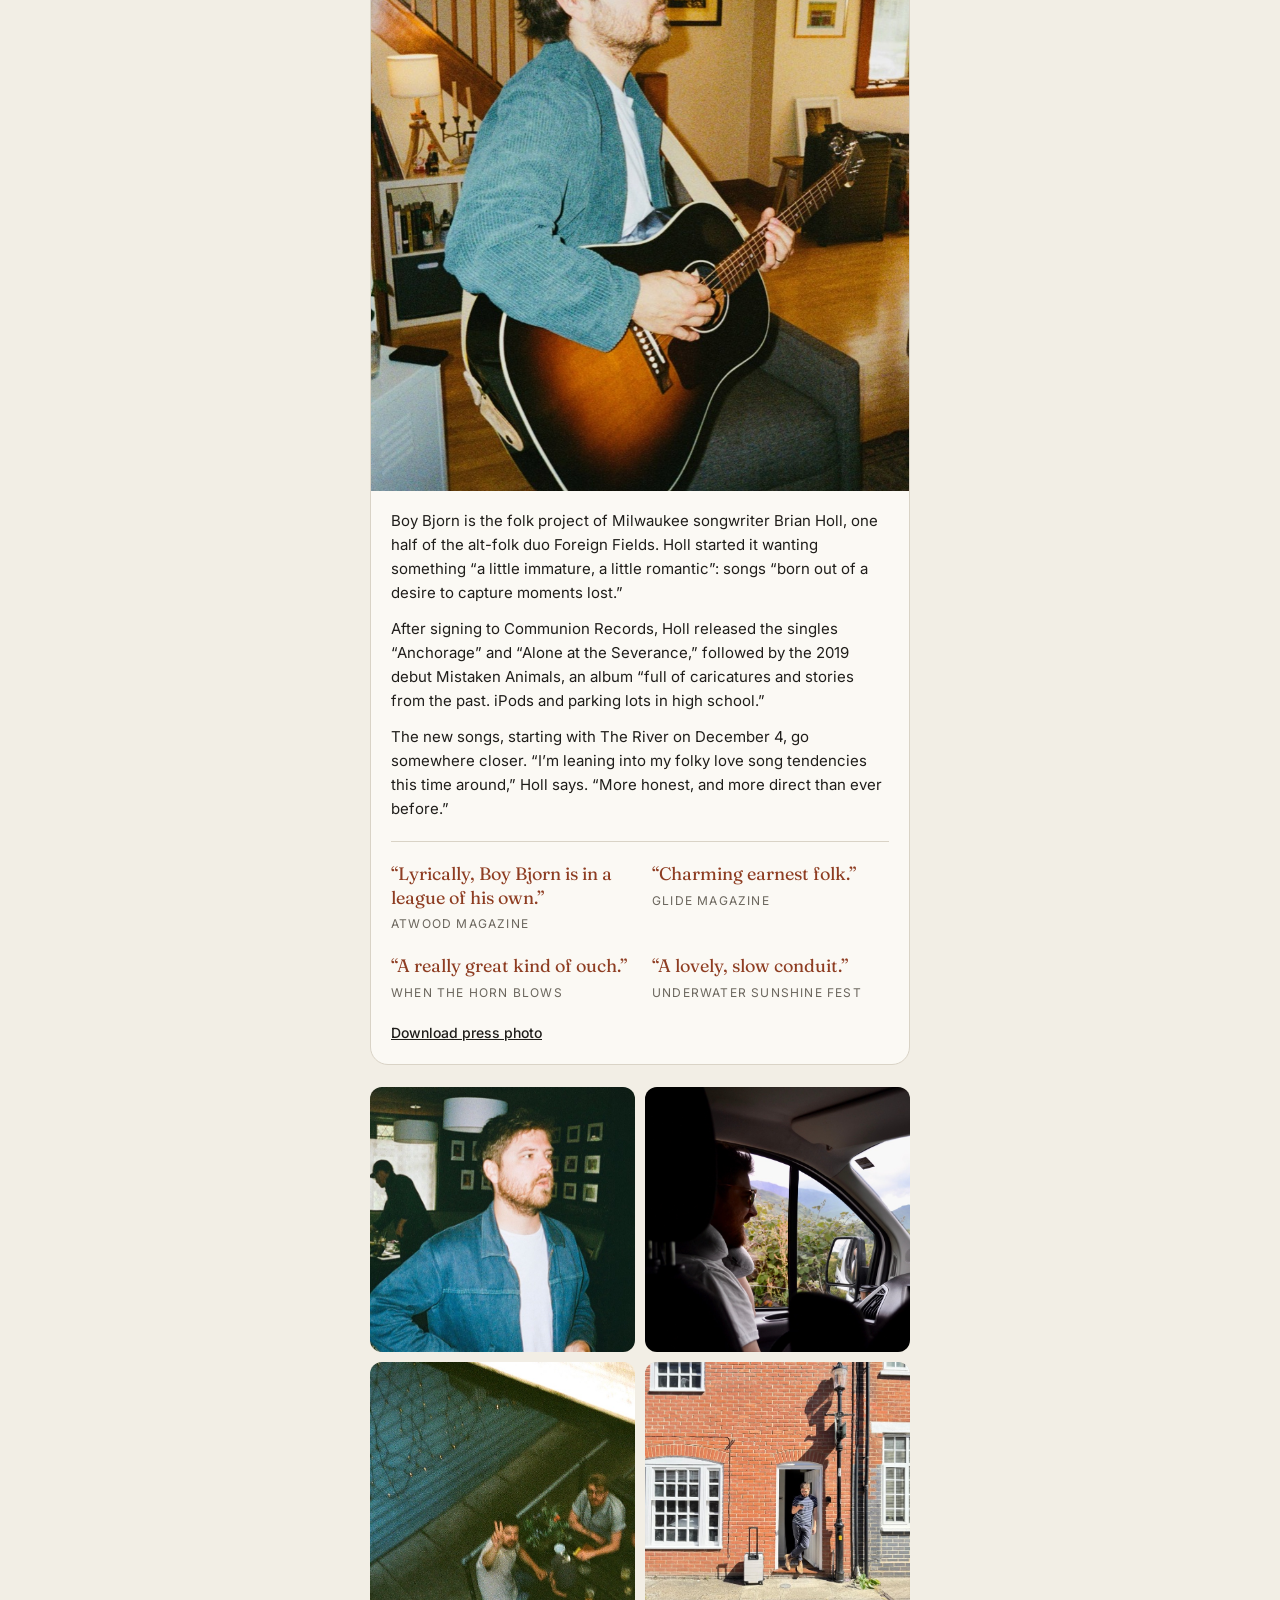
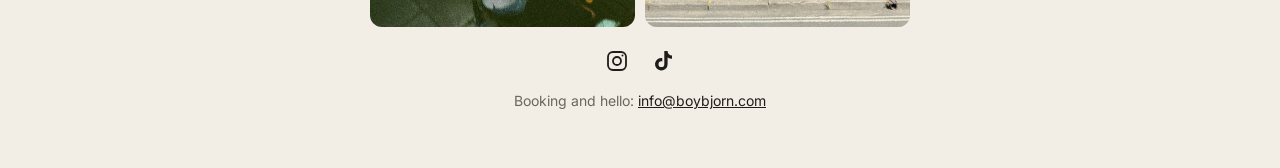
==== commit 141ab049: "Reword signup: listen to voice memos, Sign up button, what to expect Co-Authored-By: Claude Opus 5.5" ====
--- a/index.html
+++ b/index.html
@@ -228,13 +228,13 @@
   </section>
 
   <section class="list" id="list">
-    <h3>Get 3 unreleased voice memos</h3>
-    <p>New songs before anyone else hears them.</p>
+    <h3>Listen to 3 unreleased voice memos</h3>
+    <p>Hear new songs before anyone else. After that, I’ll only email when there’s something good: new music, shows, and the occasional extra.</p>
     <form class="signup" action="https://app.kit.com/forms/10198948/subscriptions" method="post">
       <p class="hp"><label>Leave this empty <input name="company" tabindex="-1" autocomplete="off"></label></p>
       <label class="sr" for="list-email">Email address</label>
       <input id="list-email" type="email" name="email_address" placeholder="you@email.com" autocomplete="email" required>
-      <button class="btn" type="submit">Send them</button>
+      <button class="btn" type="submit">Sign up</button>
     </form>
     <p class="form-msg hidden" id="form-msg" role="status"></p>
   </section>
@@ -370,7 +370,7 @@
   form.addEventListener('submit', function(ev){
     ev.preventDefault();
     if (form.company.value) { done("You're in. Check your inbox for the voice memos."); return; } // honeypot: bots get a fake success
-    var b = form.querySelector('button'); b.disabled = true; b.textContent = 'Sending…'; msg.classList.add('hidden');
+    var b = form.querySelector('button'); b.disabled = true; b.textContent = 'Signing up…'; msg.classList.add('hidden');
     var data = new FormData(); data.append('email_address', form.email_address.value); data.append('referrer', location.href);
     fetch(form.action, { method: 'POST', body: data, headers: { Accept: 'application/json' } })
       .then(function(r){ if (!r.ok) throw new Error(r.status); return r.json(); })
@@ -387,7 +387,7 @@
         }
       })
       .catch(function(){
-        b.disabled = false; b.textContent = 'Send them';
+        b.disabled = false; b.textContent = 'Sign up';
         msg.textContent = "That didn't go through. Check the address and try again, or email " + L.email + '.'; msg.classList.remove('hidden');
       });
   });
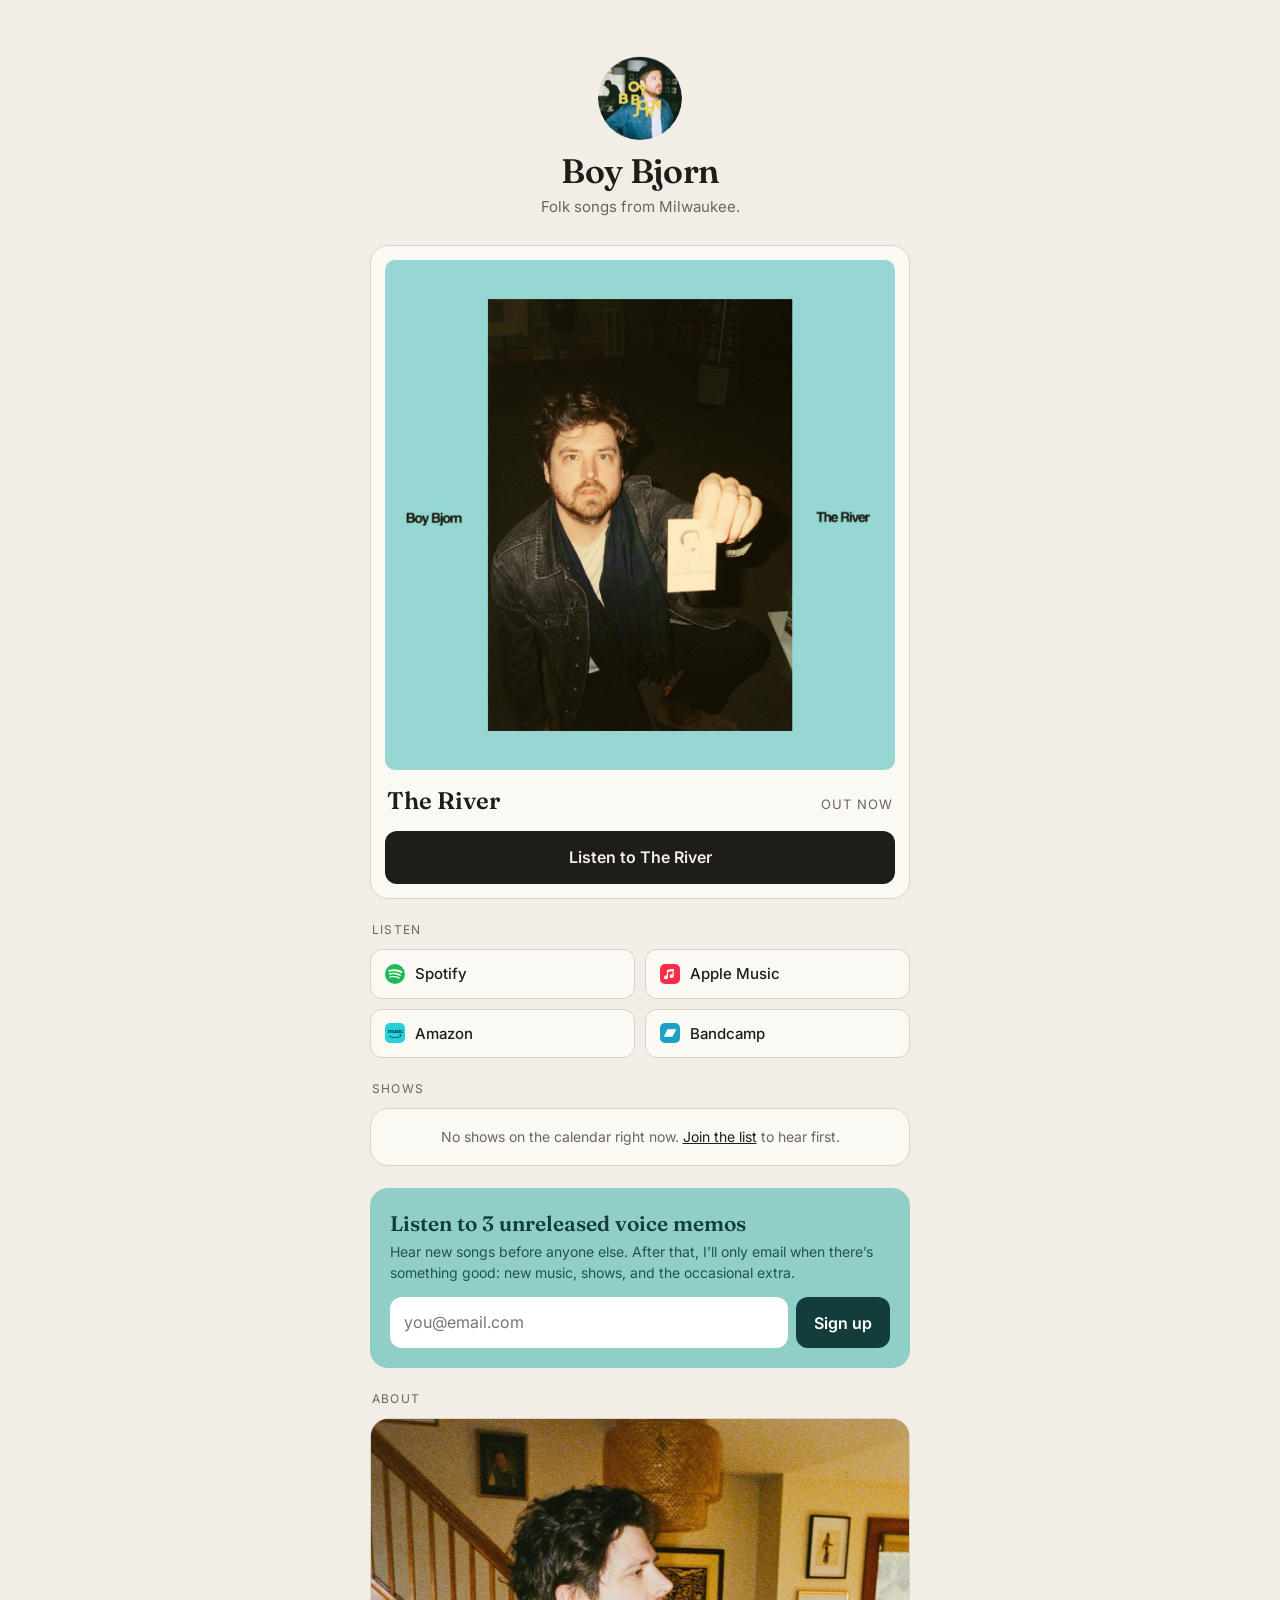
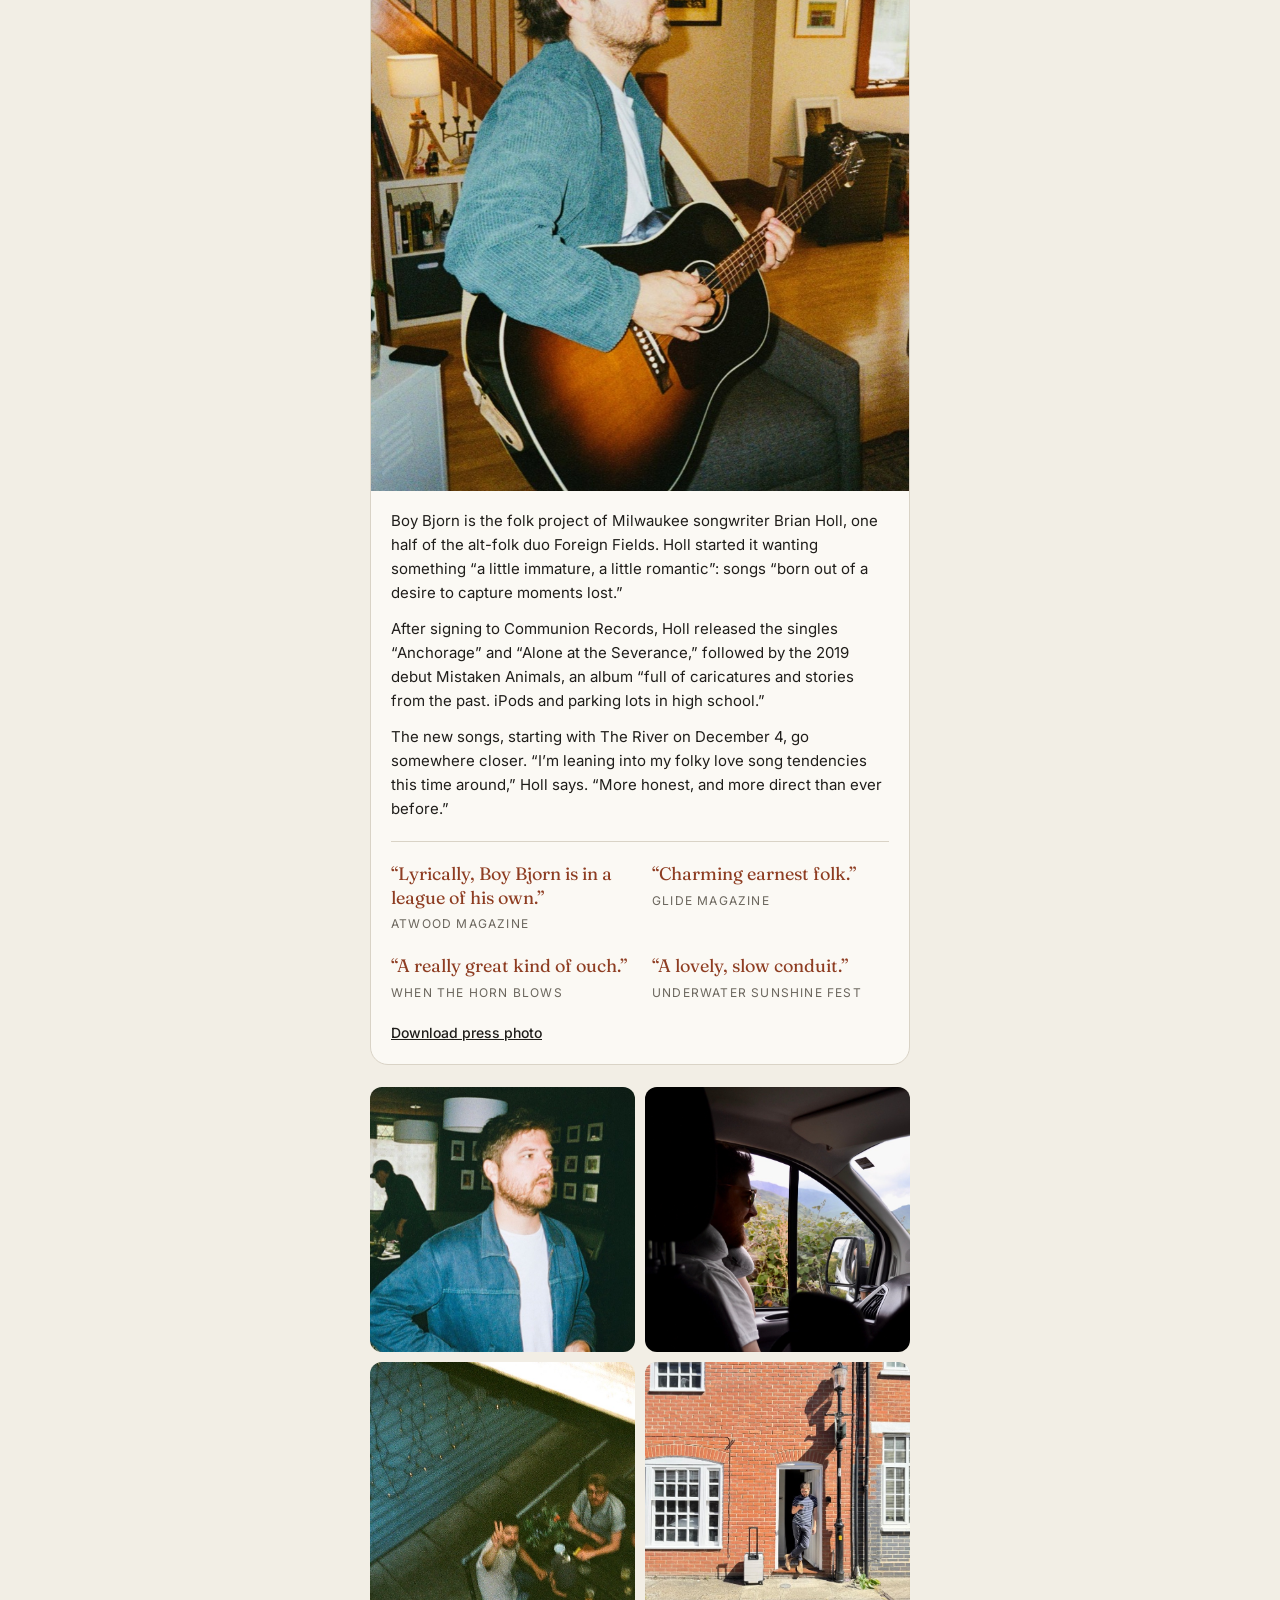
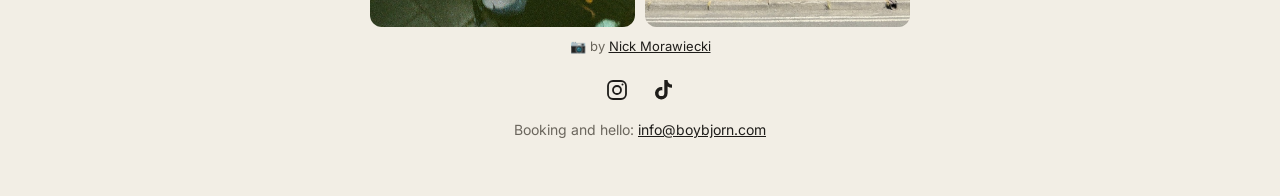
==== commit 53a17367: "Add photo credit for Nick Morawiecki Co-Authored-By: Claude Opus 5.5 <noreply@anthropic.com>" ====
--- a/index.html
+++ b/index.html
@@ -103,6 +103,8 @@
   .photo{display:block;border-radius:12px;overflow:hidden;background:var(--line)}
   .photo img{display:block;width:100%;aspect-ratio:1/1;object-fit:cover;transition:transform .3s ease}
   .photo:hover img{transform:scale(1.03)}
+  .credit{font-size:13px;color:var(--soft);text-align:center;margin-top:10px}
+  .credit a{color:var(--ink)}
   .quotes{display:grid;grid-template-columns:1fr 1fr;align-items:start;gap:22px 24px;margin-top:20px;padding-top:20px;border-top:1px solid var(--line)}
   .quotes:empty{display:none}
   .about .quotes + a{margin-top:22px}
@@ -251,6 +253,7 @@
 
   <section class="section hidden" id="photos-wrap" aria-label="Photos">
     <div class="photos" id="photos"></div>
+    <p class="credit">📷 by <a href="https://www.nickmorawiecki.com" target="_blank" rel="noopener">Nick Morawiecki</a></p>
   </section>
 
   <footer>
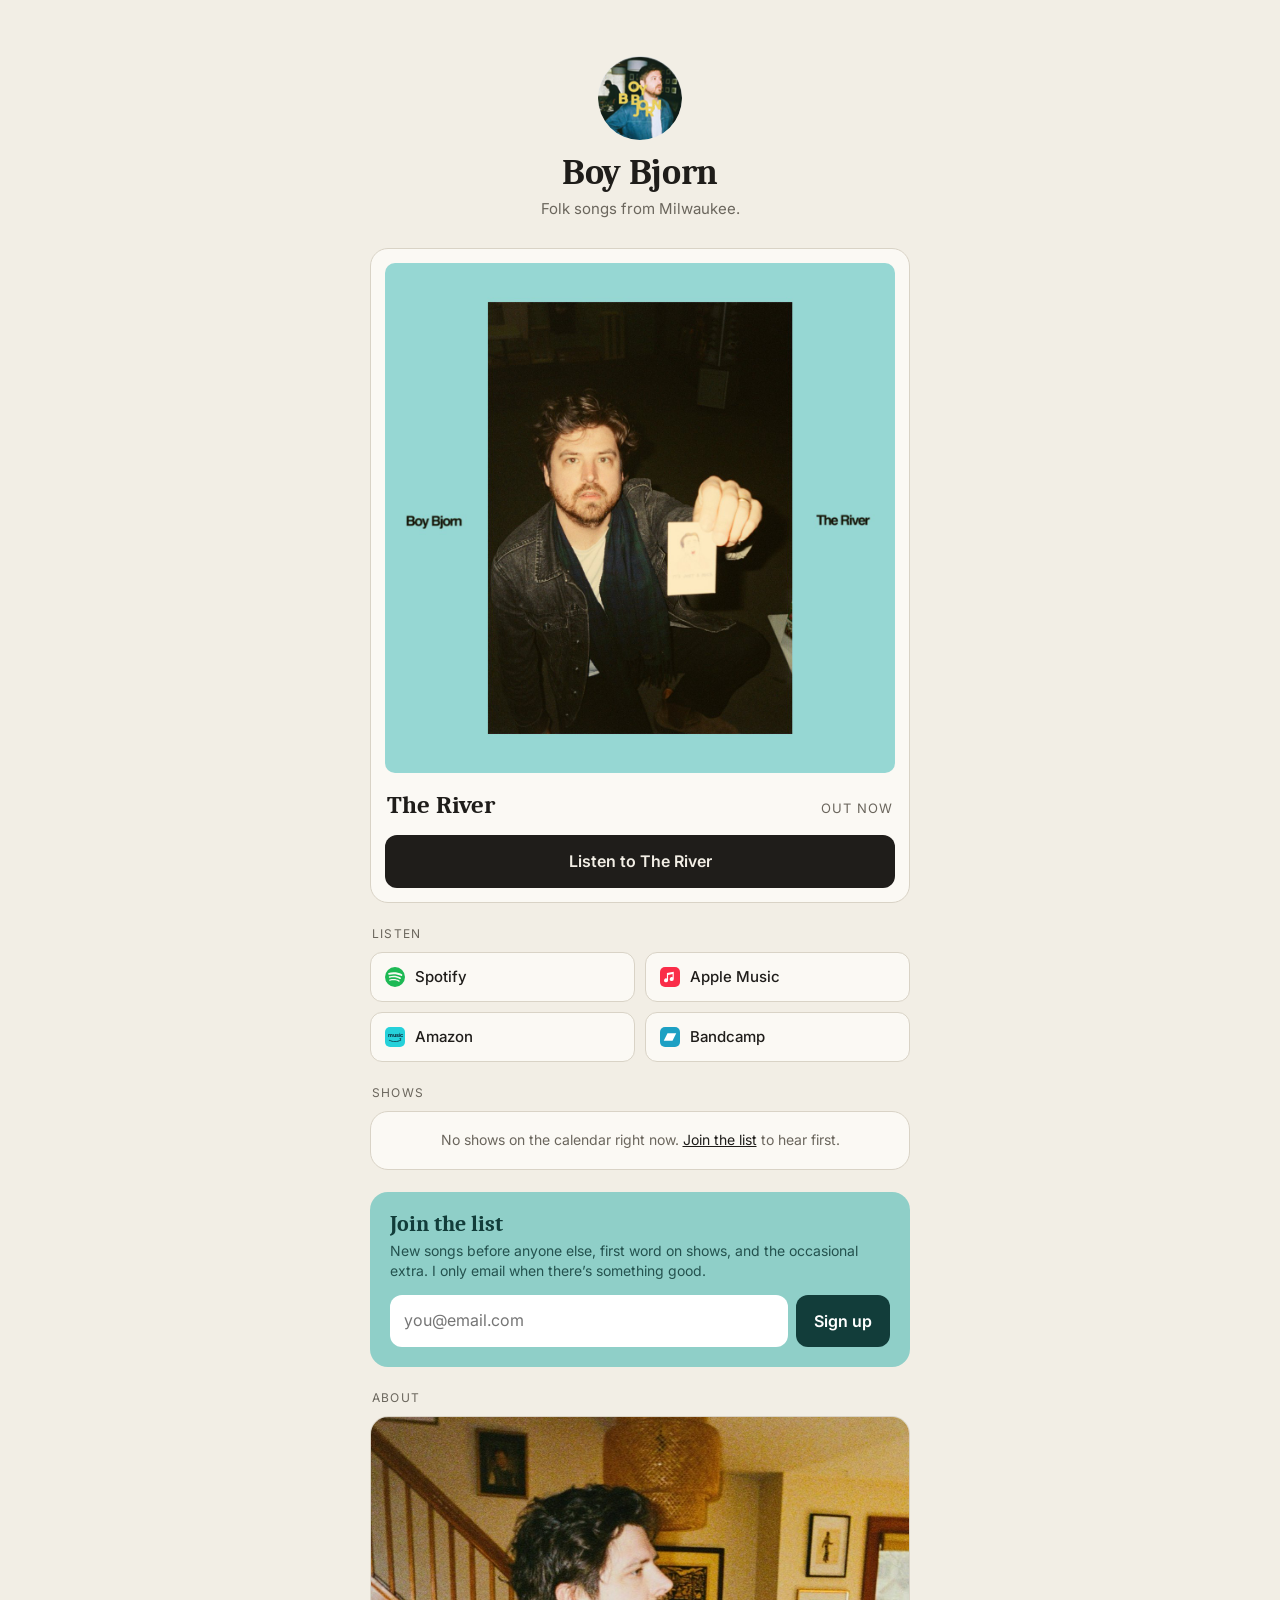
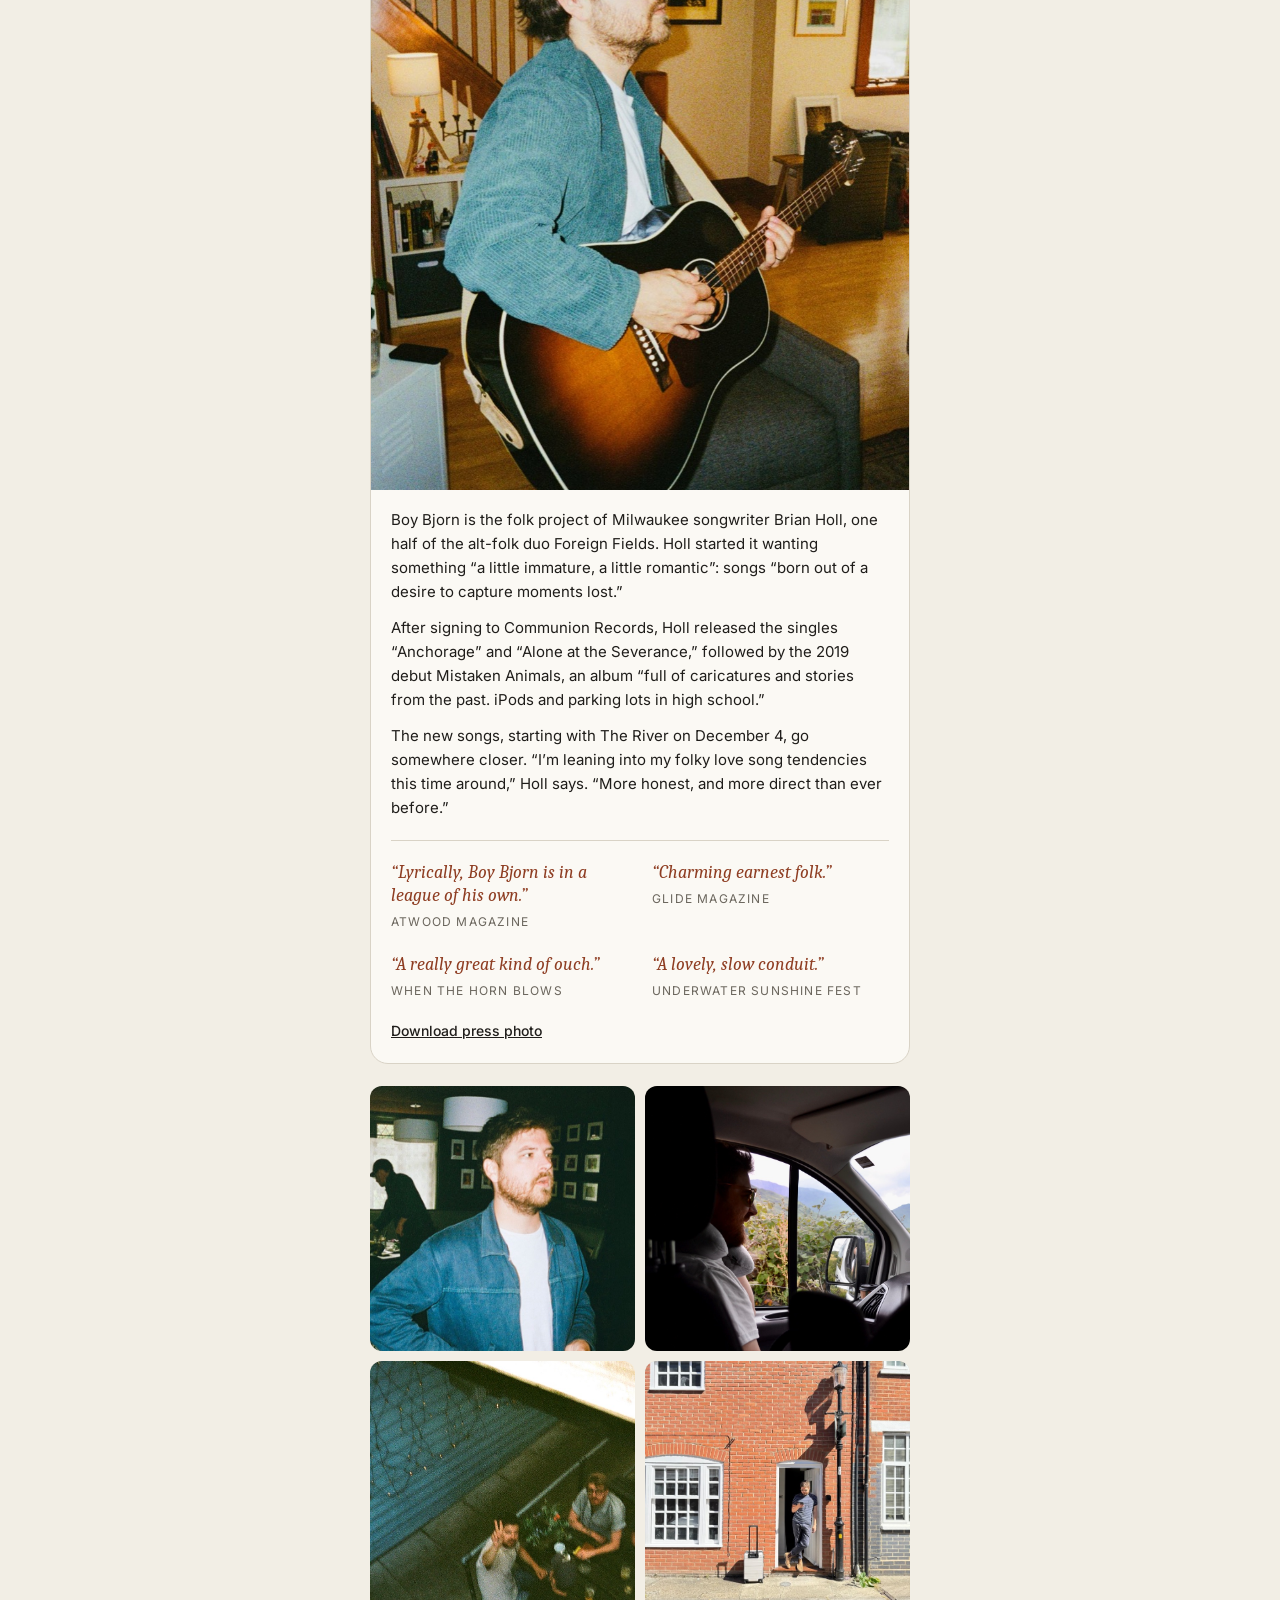
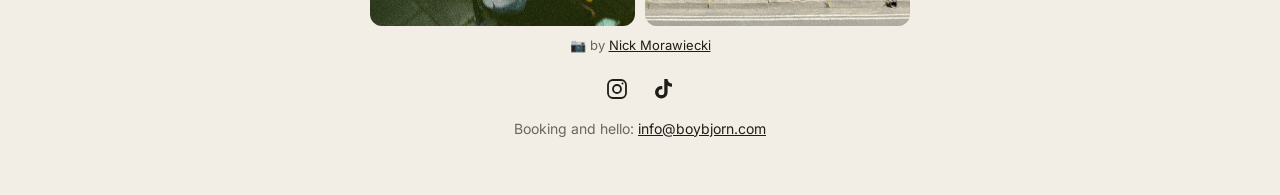
==== commit 463b74c2: "Switch serif to Caladea, plain email signup copy, update TikTok link Co-Authored-By: Claude Opus 5.5" ====
--- a/index.html
+++ b/index.html
@@ -16,7 +16,7 @@
 <meta name="theme-color" content="#f2eee5">
 <link rel="preconnect" href="https://fonts.googleapis.com">
 <link rel="preconnect" href="https://fonts.gstatic.com" crossorigin>
-<link href="https://fonts.googleapis.com/css2?family=Fraunces:opsz,wght@9..144,400;9..144,600&family=Inter:wght@400;500;600&display=swap" rel="stylesheet">
+<link href="https://fonts.googleapis.com/css2?family=Caladea:ital,wght@0,400;0,700;1,400&family=Inter:wght@400;500;600&display=swap" rel="stylesheet">
 <style>
   :root{
     --paper:#f2eee5; --ink:#1f1d1a; --soft:#6b665d; --line:#d9d3c6;
@@ -29,14 +29,14 @@
   @media (min-width:600px){ main{padding-top:56px} }
   header{text-align:center;margin-bottom:28px}
   .avatar{width:84px;height:84px;border-radius:50%;object-fit:cover;display:block;margin:0 auto 14px;background:var(--line)}
-  h1{font-family:Fraunces,Georgia,serif;font-weight:600;font-size:34px;letter-spacing:-.01em;line-height:1.05}
+  h1{font-family:Caladea,Georgia,serif;font-weight:700;font-size:36px;letter-spacing:-.01em;line-height:1.05}
   .tag{color:var(--soft);font-size:15px;margin-top:6px}
 
   .feature{background:var(--card);border:1px solid var(--line);border-radius:18px;padding:14px;margin-bottom:22px}
   .cover{width:100%;aspect-ratio:1/1;border-radius:10px;object-fit:cover;display:block;background:var(--river)}
-  .cover-fallback{width:100%;aspect-ratio:1/1;border-radius:10px;background:var(--river);display:none;align-items:center;justify-content:center;font-family:Fraunces,Georgia,serif;font-size:40px;color:var(--river-ink)}
+  .cover-fallback{width:100%;aspect-ratio:1/1;border-radius:10px;background:var(--river);display:none;align-items:center;justify-content:center;font-family:Caladea,Georgia,serif;font-size:40px;color:var(--river-ink)}
   .meta{display:flex;justify-content:space-between;align-items:baseline;margin:14px 2px 12px}
-  .meta h2{font-family:Fraunces,Georgia,serif;font-weight:600;font-size:24px}
+  .meta h2{font-family:Caladea,Georgia,serif;font-weight:700;font-size:25px}
   .meta span{font-size:13px;color:var(--soft);text-transform:uppercase;letter-spacing:.08em}
   .btn{display:flex;align-items:center;justify-content:center;gap:10px;width:100%;padding:15px 18px;border-radius:12px;text-decoration:none;font-weight:600;font-size:16px;transition:transform .08s ease, opacity .15s}
   .btn:active{transform:scale(.985)}
@@ -50,7 +50,7 @@
   .chip svg{width:20px;height:20px;flex:none}
 
   .list{background:var(--river);color:var(--river-ink);border-radius:18px;padding:20px;margin-bottom:22px}
-  .list h3{font-family:Fraunces,Georgia,serif;font-weight:600;font-size:21px;margin-bottom:4px}
+  .list h3{font-family:Caladea,Georgia,serif;font-weight:700;font-size:22px;line-height:1.15;margin-bottom:4px}
   .list p{font-size:14px;margin-bottom:14px;opacity:.85}
   .list .btn{background:var(--river-ink);color:#fff}
 
@@ -67,7 +67,7 @@
   .show:first-child{border-top:0}
   .date{flex:none;width:44px;text-align:center;line-height:1}
   .date .m{display:block;font-size:11px;font-weight:600;text-transform:uppercase;letter-spacing:.1em;color:var(--soft);margin-bottom:5px}
-  .date .d{display:block;font-family:Fraunces,Georgia,serif;font-weight:600;font-size:25px}
+  .date .d{display:block;font-family:Caladea,Georgia,serif;font-weight:700;font-size:26px}
   .where{flex:1;min-width:0}
   .where b{display:block;font-weight:600;font-size:15px;line-height:1.3;overflow-wrap:anywhere}
   .where span{display:block;font-size:13px;color:var(--soft);margin-top:2px}
@@ -108,7 +108,7 @@
   .quotes{display:grid;grid-template-columns:1fr 1fr;align-items:start;gap:22px 24px;margin-top:20px;padding-top:20px;border-top:1px solid var(--line)}
   .quotes:empty{display:none}
   .about .quotes + a{margin-top:22px}
-  blockquote p{font-family:Fraunces,Georgia,serif;font-size:18px!important;line-height:1.3!important;color:var(--quote)}
+  blockquote p{font-family:Caladea,Georgia,serif;font-style:italic;font-size:18px!important;line-height:1.3!important;color:var(--quote)}
   @media (max-width:420px){ .quotes{gap:16px 14px} blockquote p{font-size:16px!important} }
   blockquote cite{display:block;font-style:normal;font-size:12px;text-transform:uppercase;letter-spacing:.1em;color:var(--soft);margin-top:6px}
   .about a{display:inline-block;margin-top:12px;font-size:14px;font-weight:500;color:var(--ink)}
@@ -136,7 +136,7 @@
       bandcamp: "https://boybjorn.bandcamp.com",
       youtube:  "",                                    // add once the channel exists
       instagram:"https://www.instagram.com/boybjorn",
-      tiktok:   "https://www.tiktok.com/@boy.bjorn",
+      tiktok:   "https://www.tiktok.com/@boy.bjorn?_r=1&_t=ZP-9BSiq63QbSZ",
       email:    "info@boybjorn.com",
       store:    ""                                     // merch store, e.g. https://boybjorn.bandcamp.com/merch
     },
@@ -230,8 +230,8 @@
   </section>
 
   <section class="list" id="list">
-    <h3>Listen to 3 unreleased voice memos</h3>
-    <p>Hear new songs before anyone else. After that, I’ll only email when there’s something good: new music, shows, and the occasional extra.</p>
+    <h3>Join the list</h3>
+    <p>New songs before anyone else, first word on shows, and the occasional extra. I only email when there’s something good.</p>
     <form class="signup" action="https://app.kit.com/forms/10198948/subscriptions" method="post">
       <p class="hp"><label>Leave this empty <input name="company" tabindex="-1" autocomplete="off"></label></p>
       <label class="sr" for="list-email">Email address</label>
@@ -372,14 +372,14 @@
   function done(text){ form.classList.add('hidden'); msg.textContent = text; msg.classList.remove('hidden'); }
   form.addEventListener('submit', function(ev){
     ev.preventDefault();
-    if (form.company.value) { done("You're in. Check your inbox for the voice memos."); return; } // honeypot: bots get a fake success
+    if (form.company.value) { done("You're in. Check your inbox to confirm."); return; } // honeypot: bots get a fake success
     var b = form.querySelector('button'); b.disabled = true; b.textContent = 'Signing up…'; msg.classList.add('hidden');
     var data = new FormData(); data.append('email_address', form.email_address.value); data.append('referrer', location.href);
     fetch(form.action, { method: 'POST', body: data, headers: { Accept: 'application/json' } })
       .then(function(r){ if (!r.ok) throw new Error(r.status); return r.json(); })
       .then(function(j){
         if (j.status === 'success') {
-          done("You're in. Check your inbox for the voice memos.");
+          done("You're in. Check your inbox to confirm.");
           if (window.fbq) fbq('track', 'Lead');
         } else if (j.status === 'quarantined' && j.url) {
           // Kit wants a quick human check for this signup
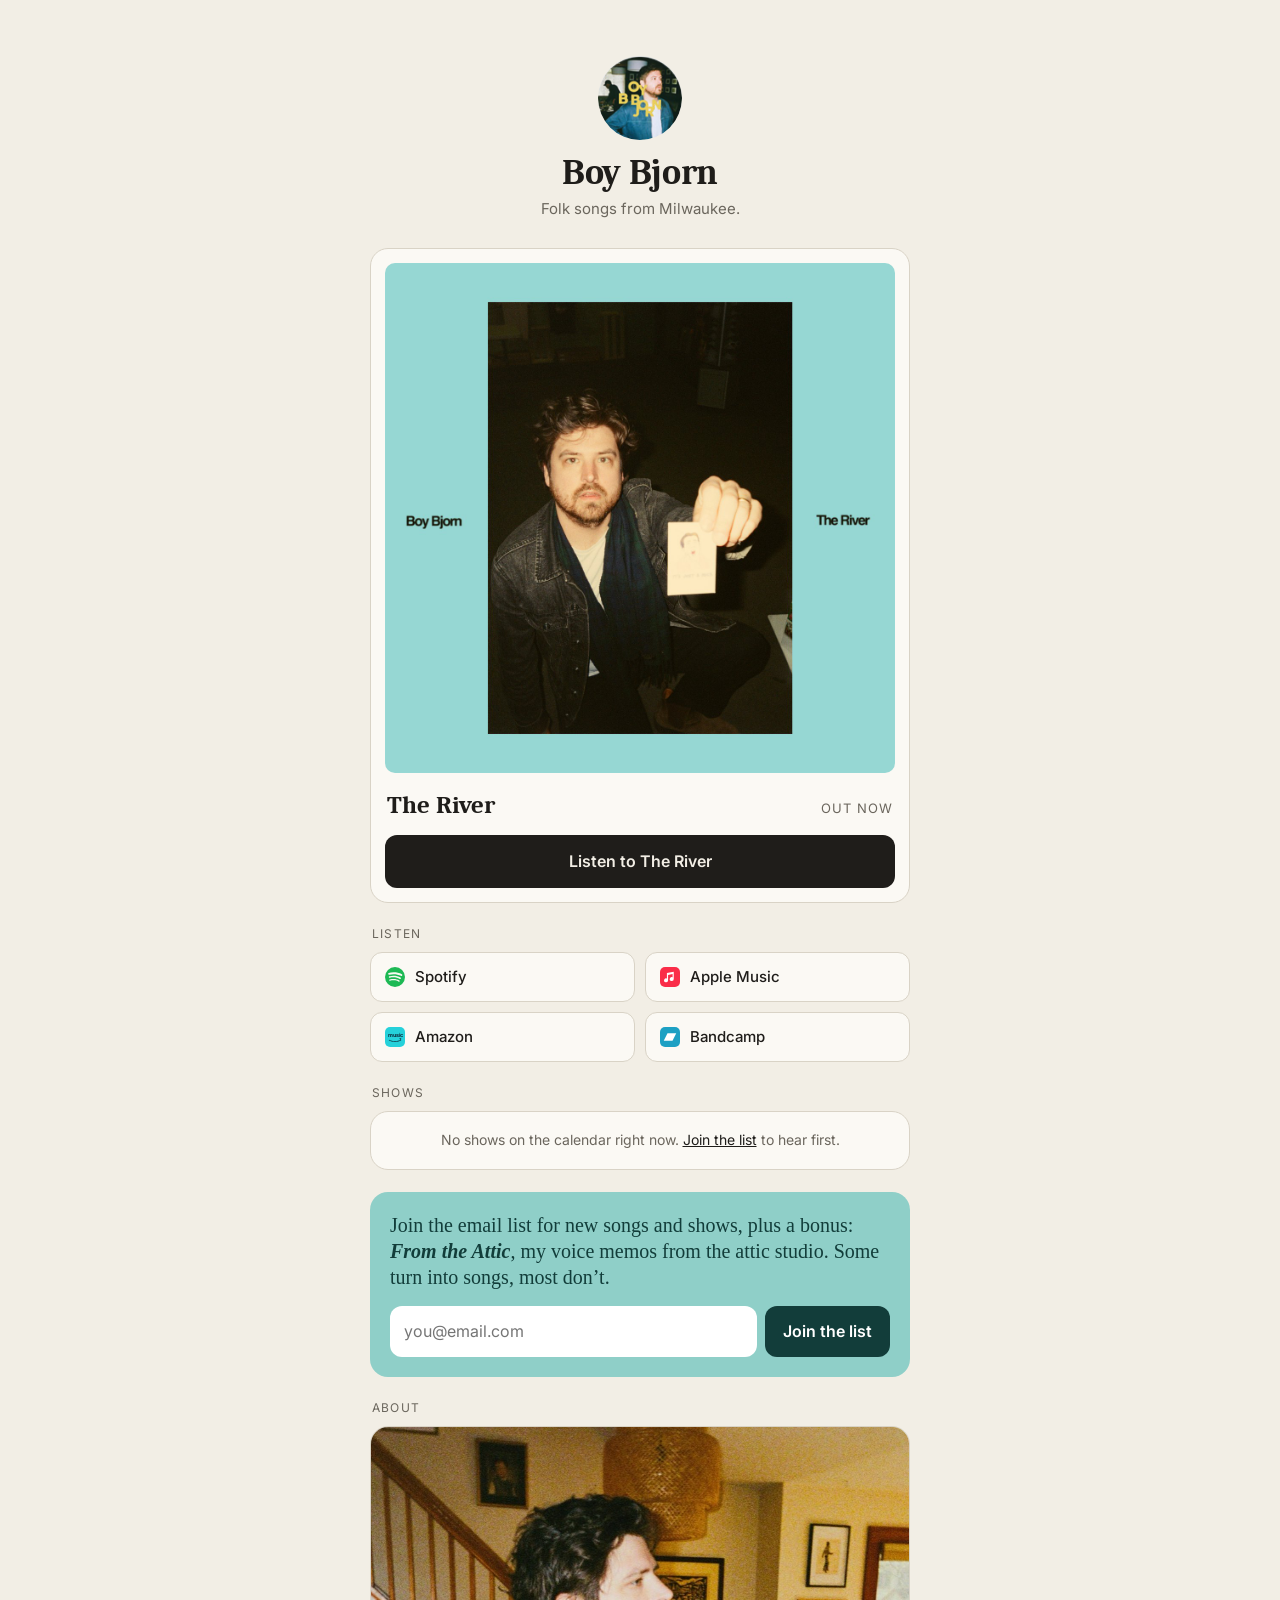
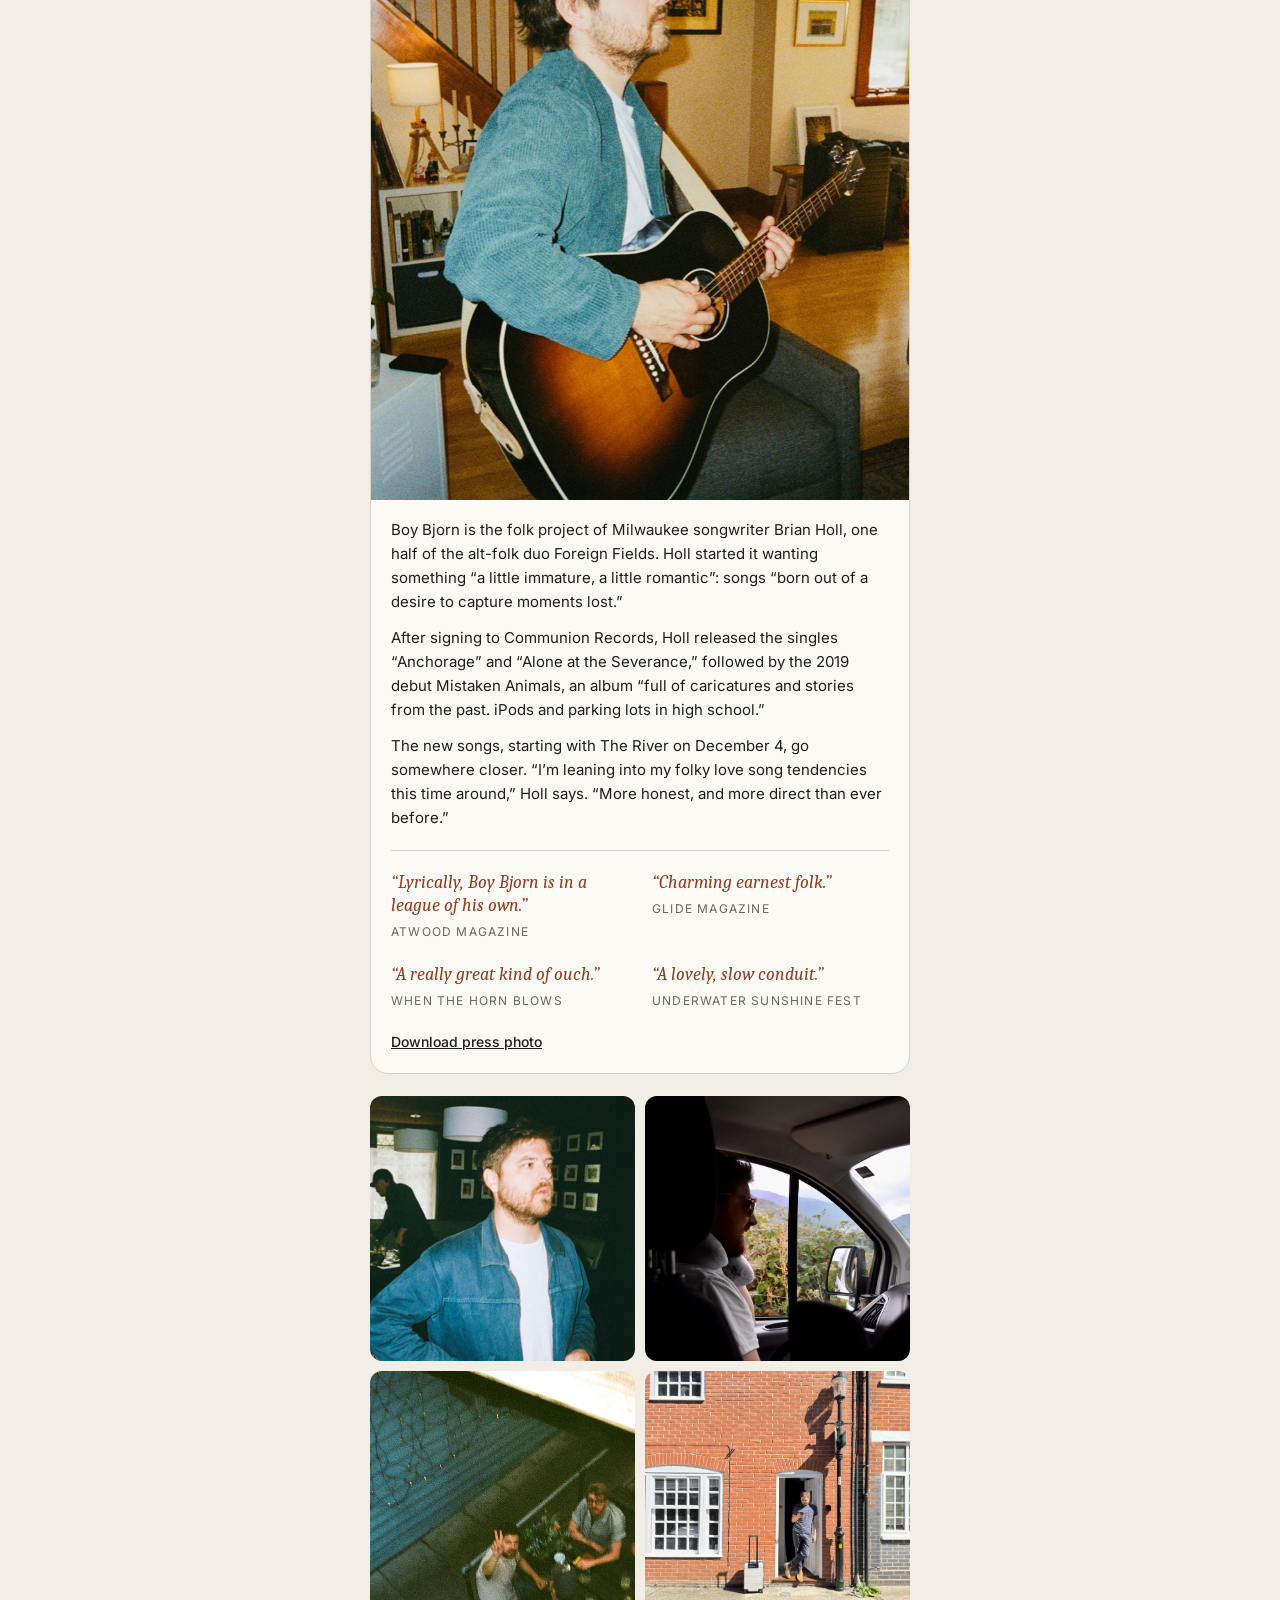
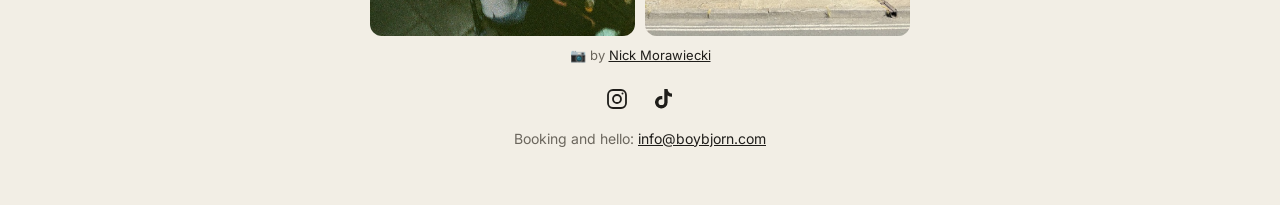
==== commit 7bbca8b5: "From the Attic: rolling voice memos page, new signup copy Co-Authored-By: Claude Opus 5.5 <noreply@a" ====
--- a/index.html
+++ b/index.html
@@ -43,6 +43,35 @@
   .primary{background:var(--ink);color:var(--paper)}
   .primary:hover{opacity:.9}
 
+  .radio{background:var(--ink);color:var(--paper);border-radius:18px;padding:16px 16px 14px;margin-bottom:22px}
+  .radio-top{display:flex;justify-content:space-between;align-items:center;font-size:11px;font-weight:600;letter-spacing:.14em;text-transform:uppercase;color:#bdb6a8}
+  .onair{display:inline-flex;align-items:center;gap:6px}
+  .onair i{width:7px;height:7px;border-radius:50%;background:#5a554d;display:block}
+  .radio.playing .onair i{background:#e2603f;box-shadow:0 0 0 0 rgba(226,96,63,.6);animation:pulse 1.6s infinite}
+  @keyframes pulse{70%{box-shadow:0 0 0 7px rgba(226,96,63,0)}100%{box-shadow:0 0 0 0 rgba(226,96,63,0)}}
+  .dial{position:relative;height:30px;margin:12px 0 14px;border-radius:8px;background:#2b2824;overflow:hidden}
+  .dial .ticks{position:absolute;inset:6px 10px 12px;background:repeating-linear-gradient(90deg,#6b655b 0 1px,transparent 1px 10px)}
+  .dial .nums{position:absolute;left:10px;right:10px;bottom:2px;display:flex;justify-content:space-between;font-size:8px;letter-spacing:.05em;color:#8a8478}
+  .dial .needle{position:absolute;top:3px;bottom:3px;width:2px;margin-left:-1px;background:var(--river);border-radius:2px;box-shadow:0 0 8px rgba(143,207,200,.8);transition:left .9s cubic-bezier(.3,1.4,.5,1)}
+  .np{display:flex;align-items:center;gap:12px;min-height:64px}
+  .np img{width:64px;height:64px;border-radius:8px;object-fit:cover;flex:none;background:#2b2824}
+  .np-text{flex:1;min-width:0}
+  .np-text small{display:block;font-size:11px;letter-spacing:.12em;text-transform:uppercase;color:#bdb6a8;margin-bottom:3px}
+  .np-text b{display:block;font-family:Caladea,Georgia,serif;font-size:22px;line-height:1.15;overflow-wrap:anywhere}
+  .np-text span{display:block;font-size:13px;color:#bdb6a8;margin-top:2px;white-space:nowrap;overflow:hidden;text-overflow:ellipsis}
+  .bar{height:3px;border-radius:3px;background:#3a3631;margin:14px 0 12px;overflow:hidden}
+  .bar i{display:block;height:100%;width:0;background:var(--river)}
+  .ctrls{display:flex;align-items:center;gap:10px}
+  .ctrls button{border:0;cursor:pointer;font:inherit;display:inline-flex;align-items:center;justify-content:center}
+  .ctrls .play{width:52px;height:52px;border-radius:50%;background:var(--river);color:var(--river-ink);flex:none}
+  .ctrls .play:active,.ctrls .skip:active{transform:scale(.95)}
+  .ctrls .skip{width:44px;height:44px;border-radius:50%;background:#2b2824;color:var(--paper);flex:none}
+  .ctrls svg{width:22px;height:22px}
+  .full{margin-left:auto;display:flex;gap:6px;flex-wrap:wrap;justify-content:flex-end}
+  .full a{font-size:13px;font-weight:600;color:var(--paper);text-decoration:none;padding:9px 12px;border-radius:999px;border:1px solid #4a4640;white-space:nowrap}
+  .full a:hover{border-color:var(--paper)}
+  .radio-note{font-size:11px;color:#8a8478;margin-top:10px}
+
   .label{font-size:12px;text-transform:uppercase;letter-spacing:.1em;color:var(--soft);margin:0 2px 10px}
   .grid{display:grid;grid-template-columns:1fr 1fr;gap:10px;margin-bottom:22px}
   .chip{display:flex;align-items:center;gap:10px;padding:13px 14px;border:1px solid var(--line);background:var(--card);border-radius:12px;color:var(--ink);text-decoration:none;font-weight:500;font-size:15px}
@@ -52,6 +81,8 @@
   .list{background:var(--river);color:var(--river-ink);border-radius:18px;padding:20px;margin-bottom:22px}
   .list h3{font-family:Caladea,Georgia,serif;font-weight:700;font-size:22px;line-height:1.15;margin-bottom:4px}
   .list p{font-size:14px;margin-bottom:14px;opacity:.85}
+  .list .lead{font-family:Caladea,Georgia,serif;font-size:20px;line-height:1.3;opacity:1;margin-bottom:16px}
+  .list .lead em{font-style:italic;font-weight:700}
   .list .btn{background:var(--river-ink);color:#fff}
 
   .section{margin-bottom:22px}
@@ -151,6 +182,8 @@
     MERCH: [
     ],
 
+    // Boy Bjorn Radio: plays a 1-minute preview of The River first (until release day), then shuffled previews of every released song
+    RADIO: { preview: "audio/the-river-preview.m4a", appleArtistId: "1254162109" },
     VIDEO: "",        // YouTube link for a video to feature, e.g. https://www.youtube.com/watch?v=XXXXXXXXXXX
     // About: one string per paragraph. Leave empty [] to hide the section.
     BIO: [
@@ -199,6 +232,22 @@
     <a id="main-btn" class="btn primary" data-track="presave" href="#">Pre-save on Spotify</a>
   </section>
 
+  <section class="radio hidden" id="radio" aria-label="Boy Bjorn Radio">
+    <div class="radio-top"><span>Boy Bjorn Radio</span><span class="onair"><i></i><span id="onair-text">Tune in</span></span></div>
+    <div class="dial" aria-hidden="true"><div class="ticks"></div><div class="nums"><span>88</span><span>92</span><span>96</span><span>100</span><span>104</span><span>108</span></div><div class="needle" id="needle" style="left:8%"></div></div>
+    <div class="np">
+      <img id="np-art" alt="" src="cover.jpg">
+      <div class="np-text"><small id="np-kicker">Up first</small><b id="np-title">The River</b><span id="np-sub"></span></div>
+    </div>
+    <div class="bar"><i id="np-bar"></i></div>
+    <div class="ctrls">
+      <button class="play" id="r-play" type="button" aria-label="Play"><svg viewBox="0 0 24 24" fill="currentColor"><path d="M8 5v14l11-7z"/></svg></button>
+      <button class="skip" id="r-skip" type="button" aria-label="Next song"><svg viewBox="0 0 24 24" fill="currentColor"><path d="M6 6v12l8.5-6zM16 6h2v12h-2z"/></svg></button>
+      <div class="full" id="r-links"></div>
+    </div>
+    <p class="radio-note" id="r-note">Song previews, shuffled. Tap a link to hear the full song.</p>
+  </section>
+
   <section class="section hidden" id="video-wrap">
     <p class="label">Watch</p>
     <div id="video"></div>
@@ -230,13 +279,12 @@
   </section>
 
   <section class="list" id="list">
-    <h3>Join the list</h3>
-    <p>New songs before anyone else, first word on shows, and the occasional extra. I only email when there’s something good.</p>
+    <p class="lead">Join the email list for new songs and shows, plus a bonus: <em>From the Attic</em>, my voice memos from the attic studio. Some turn into songs, most don’t.</p>
     <form class="signup" action="https://app.kit.com/forms/10198948/subscriptions" method="post">
       <p class="hp"><label>Leave this empty <input name="company" tabindex="-1" autocomplete="off"></label></p>
       <label class="sr" for="list-email">Email address</label>
       <input id="list-email" type="email" name="email_address" placeholder="you@email.com" autocomplete="email" required>
-      <button class="btn" type="submit">Sign up</button>
+      <button class="btn" type="submit">Join the list</button>
     </form>
     <p class="form-msg hidden" id="form-msg" role="status"></p>
   </section>
@@ -367,13 +415,62 @@
   });
   if (photos.length) show('photos-wrap');
 
+  // Boy Bjorn Radio: The River preview first (until release), then shuffled song previews from Apple's public catalog
+  (function(){
+    var box = document.getElementById('radio'); if (!box || !BB.RADIO) return;
+    var R = BB.RADIO, q = [], i = 0, started = false, au = new Audio(); au.preload = 'none';
+    var $ = function(id){ return document.getElementById(id); };
+    var PLAY = '<svg viewBox="0 0 24 24" fill="currentColor"><path d="M8 5v14l11-7z"/></svg>';
+    var PAUSE = '<svg viewBox="0 0 24 24" fill="currentColor"><path d="M7 5h4v14H7zM13 5h4v14h-4z"/></svg>';
+    function spotify(t){ return 'https://open.spotify.com/search/' + encodeURIComponent('Boy Bjorn ' + t); }
+    if (!out && R.preview) q.push({ title: 'The River', sub: 'New single · out Dec 4', art: 'cover.jpg', src: R.preview, kicker: 'World premiere', links: [['Pre-save', L.presave, 'presave']] });
+    function render(){
+      var t = q[i]; if (!t) return;
+      $('np-title').textContent = t.title; $('np-sub').textContent = t.sub; $('np-art').src = t.art;
+      $('np-kicker').textContent = started ? (t.kicker || 'Now playing') : 'Up first';
+      $('needle').style.left = (8 + (i % 12) * 7.6) + '%';
+      var lk = $('r-links'); lk.innerHTML = '';
+      t.links.forEach(function(l){ var a = el('a', null, l[0]); ext(a, l[1]); a.dataset.track = l[2]; a.addEventListener('click', function(){ if (window.fbq) fbq('trackCustom', 'MusicClick', {service: l[2], from: 'radio', song: t.title}); }); lk.appendChild(a); });
+      if ('mediaSession' in navigator) navigator.mediaSession.metadata = new MediaMetadata({ title: t.title, artist: 'Boy Bjorn', album: t.sub, artwork: [{ src: new URL(t.art, location.href).href, sizes: '300x300' }] });
+    }
+    function load(n){ i = (n + q.length) % q.length; au.src = q[i].src; render(); }
+    function play(){ if (!au.src) load(i); au.play().catch(function(){}); }
+    $('r-play').addEventListener('click', function(){
+      if (au.paused) { started = true; play(); if (window.fbq && !box.dataset.played) { box.dataset.played = 1; fbq('trackCustom', 'RadioPlay'); } }
+      else au.pause();
+    });
+    $('r-skip').addEventListener('click', function(){ started = true; load(i + 1); play(); });
+    au.addEventListener('ended', function(){ load(i + 1); play(); });
+    au.addEventListener('play', function(){ box.classList.add('playing'); $('r-play').innerHTML = PAUSE; $('r-play').setAttribute('aria-label', 'Pause'); $('onair-text').textContent = 'On air'; render(); });
+    au.addEventListener('pause', function(){ box.classList.remove('playing'); $('r-play').innerHTML = PLAY; $('r-play').setAttribute('aria-label', 'Play'); $('onair-text').textContent = 'Paused'; });
+    au.addEventListener('timeupdate', function(){ $('np-bar').style.width = (au.duration ? au.currentTime / au.duration * 100 : 0) + '%'; });
+    if ('mediaSession' in navigator) navigator.mediaSession.setActionHandler('nexttrack', function(){ load(i + 1); play(); });
+
+    fetch('https://itunes.apple.com/lookup?id=' + R.appleArtistId + '&entity=song&limit=200&country=us')
+      .then(function(r){ return r.json(); })
+      .then(function(d){
+        var seen = {}, songs = (d.results || []).filter(function(r){ return r.wrapperType === 'track' && r.previewUrl && !/remix/i.test(r.trackName) && (r.artistName || '').toLowerCase() === 'boy bjorn'; });
+        songs.sort(function(a, b){ return /coffee music|sessions/i.test(a.collectionName) - /coffee music|sessions/i.test(b.collectionName); });
+        songs = songs.filter(function(r){ var k = r.trackName.toLowerCase(); if (seen[k] || (!out && k === 'the river')) return false; return (seen[k] = true); });
+        for (var j = songs.length - 1; j > 0; j--) { var k = Math.floor(Math.random() * (j + 1)), x = songs[j]; songs[j] = songs[k]; songs[k] = x; }
+        songs.sort(function(a, b){ return (b.trackName === 'The River') - (a.trackName === 'The River'); });
+        songs.forEach(function(r){
+          var album = (r.collectionName || '').replace(/ - (Single|EP)$/, ''), single = / - Single$/.test(r.collectionName || '');
+          q.push({ title: r.trackName, sub: (single ? 'Single' : album) + ' · ' + (r.releaseDate || '').slice(0, 4), art: (r.artworkUrl100 || '').replace('100x100bb', '300x300bb'), src: r.previewUrl,
+                   links: [['Spotify', spotify(r.trackName), 'spotify'], ['Apple Music', r.trackViewUrl, 'apple']] });
+        });
+      })
+      .catch(function(){})
+      .then(function(){ if (q.length) { render(); box.classList.remove('hidden'); } });
+  })();
+
   // Email list: Kit form 10198948, submitted in place
   var form = document.querySelector('form.signup'), msg = document.getElementById('form-msg');
   function done(text){ form.classList.add('hidden'); msg.textContent = text; msg.classList.remove('hidden'); }
   form.addEventListener('submit', function(ev){
     ev.preventDefault();
     if (form.company.value) { done("You're in. Check your inbox to confirm."); return; } // honeypot: bots get a fake success
-    var b = form.querySelector('button'); b.disabled = true; b.textContent = 'Signing up…'; msg.classList.add('hidden');
+    var b = form.querySelector('button'); b.disabled = true; b.textContent = 'Joining…'; msg.classList.add('hidden');
     var data = new FormData(); data.append('email_address', form.email_address.value); data.append('referrer', location.href);
     fetch(form.action, { method: 'POST', body: data, headers: { Accept: 'application/json' } })
       .then(function(r){ if (!r.ok) throw new Error(r.status); return r.json(); })
@@ -390,7 +487,7 @@
         }
       })
       .catch(function(){
-        b.disabled = false; b.textContent = 'Sign up';
+        b.disabled = false; b.textContent = 'Join the list';
         msg.textContent = "That didn't go through. Check the address and try again, or email " + L.email + '.'; msg.classList.remove('hidden');
       });
   });
